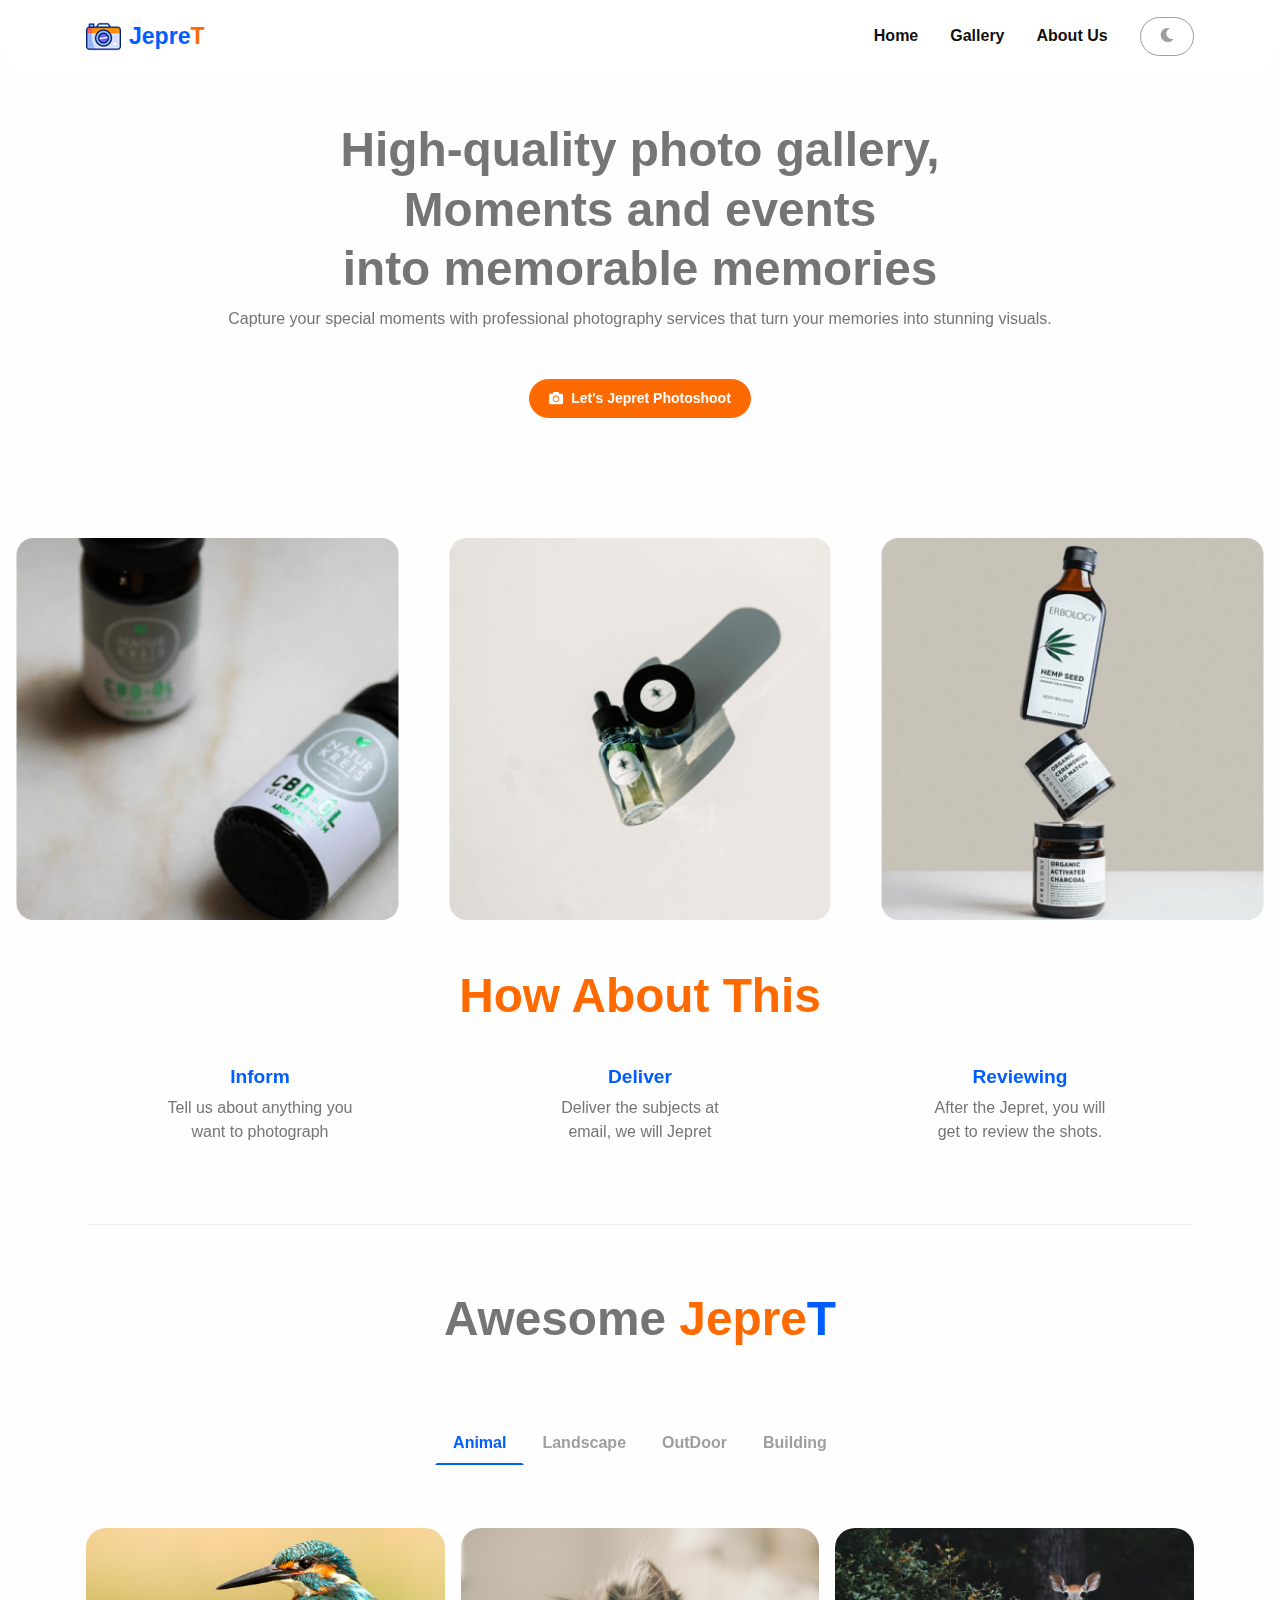
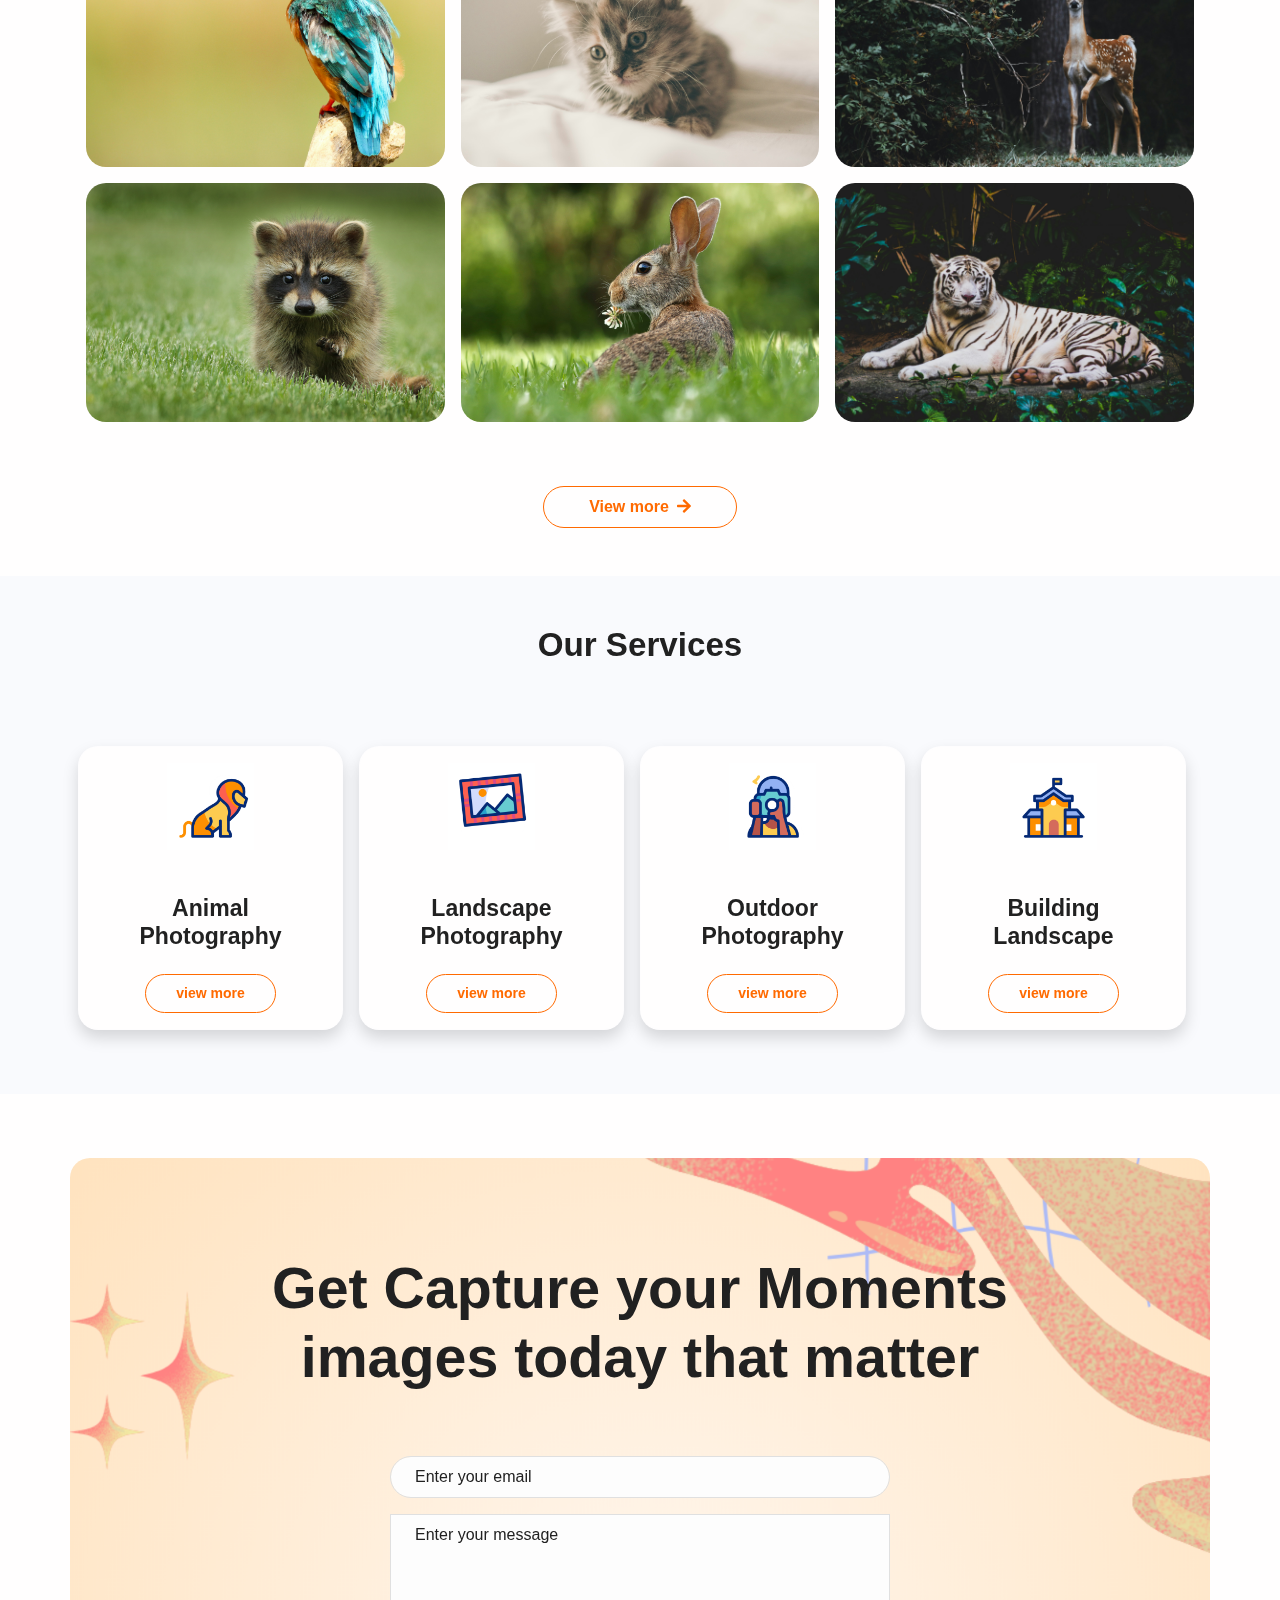
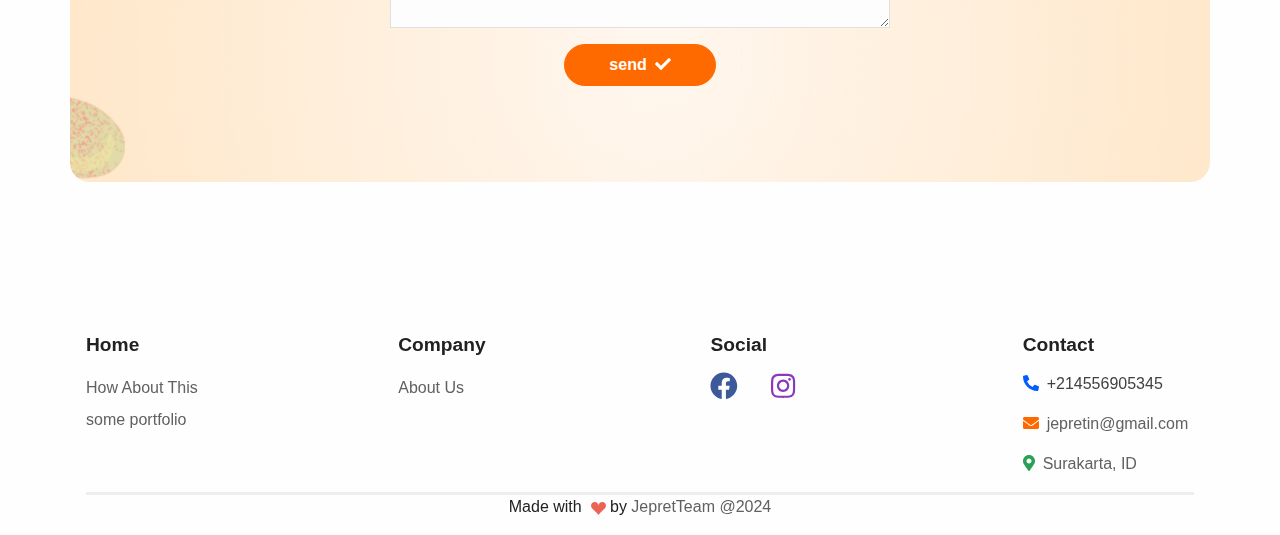
==== index.html @ 9efb7ebc "enhance(Index): add link" ====
<!DOCTYPE html>
<html lang="en-US" dir="ltr">
  <head>
    <meta charset="utf-8" />
    <meta http-equiv="X-UA-Compatible" content="IE=edge" />
    <meta name="viewport" content="width=device-width, initial-scale=1" />

    <!-- ===============================================-->
    <!--    Document Title-->
    <!-- ===============================================-->
    <title>Jepret - Gallery and Fotografy  </title>

    <!-- ===============================================-->
    <!--    Favicons-->
    <!-- ===============================================-->
    <link
      rel="icon"
      type="image/png"
      sizes="16x16"
      href="assets/img/favicons/ico-192x192.png"
    />
    <link
      rel="shortcut icon"
      type="image/x-icon"
      href="assets/img/favicons/ico.ico"
    />
    <link rel="stylesheet" href="https://cdnjs.cloudflare.com/ajax/libs/font-awesome/6.0.0-beta3/css/all.min.css">
    <meta
      name="msapplication-TileImage"
      content="assets/img/favicons/mstile-150x150.png"
    />
    <meta name="theme-color" content="#ffffff" />

    <!-- ===============================================-->
    <!--    Stylesheets-->
    <!-- ===============================================-->
    <link href="assets/css/theme.css" rel="stylesheet" />

    <link href="vendors/swiper/swiper-bundle.min.css" rel="stylesheet" />

    <style>
    /* Light Mode (Default) */
    body.light-mode {
      background-color: white;
      color: black;
    }
    .navbar-light-mode {
      background-color: white; /* Navbar light background */
      color: black;
      border-bottom-left-radius: 30px; /* Adjust radius as needed */
      border-bottom-right-radius: 30px; /* Adjust radius as needed */
    }

    body.light-mode .navbar {
      background-color: white;
      color: black;
    }

    body.light-mode .navbar .nav-link {
      color: black;
    }

    .navbar-dark-mode {
      background-color: #222; /* Navbar dark background */
      color: white;
      border-bottom-left-radius: 30px; /* Adjust radius as needed */
      border-bottom-right-radius: 30px; /* Adjust radius as needed */
    }

    body.light-mode .navbar .nav-link:hover {
      color: #ffc107;
    }

    /* Dark Mode */
    body.dark-mode {
      background-color: #121212;
      color: white;
    }

    body.dark-mode .navbar {
      background-color: #222;
      color: white;
    }

    body.dark-mode .navbar .nav-link {
      color: white;
    }

    body.dark-mode .navbar .nav-link:hover {
      color: #ffc107;
    }

    body.dark-mode .text-light {
      color: white; /* Ensure text is white in dark mode */
    }

    /* Header Styling */
    #header h1, #header p ,#howitworks h1 , #howitworks p ,#some h1 , #some p ,#footer h5 , #footer ul ,#footer li {
      color: inherit; /* Ensure header text inherits color from body */
    }

    /* Additional Styles */
    .carousel-control-prev-icon, .carousel-control-next-icon {
      filter: invert(1); /* Makes carousel controls visible in dark mode */
    }


    #loader {
      position: fixed;
      left: 0;
      top: 0;
      width: 100%;
      height: 100%;
      background-color: #f3f3f3; /* Warna background loader */
      display: flex;
      justify-content: center;
      align-items: center;
      z-index: 9999;
    }

    #loader::before {
      content: "";
      width: 50px;
      height: 50px;
      border: 5px solid #3498db;
      border-top-color: transparent;
      border-radius: 50%;
      animation: spin 1s linear infinite;
    }

    @keyframes spin {
      from {
        transform: rotate(0deg);
      }
      to {
        transform: rotate(360deg);
      }
    }


    </style>
    
  </head>

  <body data-bs-spy="scroll" data-bs-target="#navbar">
    <div id="loader"></div>
    <!-- ===============================================-->
    <!--    Main Content-->
    <!-- ===============================================-->
    <main class="main" id="top">
      <!-- navbar -->
      <nav
        class="navbar navbar-expand-lg navbar-light fixed-top py-3 d-block navbar-light-mode"
        data-navbar-on-scroll="data-navbar-on-scroll"
      >
        <div class="container">
          <a class="navbar-brand d-inline-flex" href="index.html">
            <img class="card-img" src="assets/img/favicons/ico-35x35.png" alt="..." />
            <span class="fs-2 fw-bold text-primary ms-2">
              Jepre<span class="text-warning">T</span>
            </span>
          </a>
          <button
            class="navbar-toggler collapsed"
            type="button"
            data-bs-toggle="collapse"
            data-bs-target="#navbarSupportedContent"
            aria-controls="navbarSupportedContent"
            aria-expanded="false"
            aria-label="Toggle navigation"
          >
            <span class="navbar-toggler-icon"></span>
          </button>
          <div
            class="collapse navbar-collapse border-top border-lg-0 mt-4 mt-lg-0"
            id="navbarSupportedContent"
          >
            <ul class="navbar-nav ms-auto mb-2 mb-lg-0">
              <li class="nav-item px-2">
                <a class="nav-link fw-bold" aria-current="page" href="index.html"
                  >Home</a
                >
              </li>
              <li class="nav-item px-2">
                <a class="nav-link fw-bold" href="portofolio.html">Gallery</a>
              </li>
              <li class="nav-item px-2">
                <a class="nav-link fw-bold" href="about.html">About Us</a>
              </li>
            </ul>
               <!-- Toggle Button for Dark/Light Mode -->
            <button class="btn btn-sm btn-outline-secondary ms-3 rounded-pill" onclick="toggleMode()">
              <i class="fas fa-sun d-none" id="light-icon"></i>
              <i class="fas fa-moon d-inline" id="dark-icon"></i>
            </button>
          </div>
        </div>
      </nav>
      <!-- end navbar -->
      <section class="py-0" id="header">
        <div class="container">
          <div class="row align-items-center min-vh-75 min-vh-md-50">
            <!-- Left Column for Text -->
            <div class="text-center text-md-center py-8">
              <h1 class="lh-sm fs-lg-6 fs-xxl-7">
                High-quality photo gallery, <br />Moments and events <br />into memorable memories
              </h1>
              <p class="text-700">
                Capture your special moments with professional photography services that turn your memories into stunning visuals.
              </p>
              <div class="mt-5">
                <a class="btn btn-sm btn-warning rounded-pill" href="#getstarted">
                  <i class="fas fa-camera me-2"></i>Let's Jepret Photoshoot
                </a>
              </div>
            </div>
            
          </div>
        </div>

        <!-- Gallery Section -->
        <div class="container-fluid">
          <div class="row gx-2">
            <div class="col-12">
              <div class="swiper-container pb-4 overflow-hidden" data-pagination-target="pagination1">
                <div class="swiper-wrapper">
                  <div class="swiper-slide h-auto">
                    <img class="w-100" src="assets/img/gallery/product-1.png" alt="products" />
                  </div>
                  <div class="swiper-slide h-auto">
                    <img class="w-100" src="assets/img/gallery/product-2.png" alt="products" />
                  </div>
                  <div class="swiper-slide h-auto">
                    <img class="w-100" src="assets/img/gallery/product-3.png" alt="products" />
                  </div>
                  <div class="swiper-slide h-auto">
                    <img class="w-100" src="assets/img/gallery/product-4.png" alt="products" />
                  </div>
                  <div class="swiper-slide h-auto">
                    <img class="w-100" src="assets/img/gallery/product-5.png" alt="products" />
                  </div>
                  <div class="swiper-slide h-auto">
                    <img class="w-100" src="assets/img/gallery/product-1.png" alt="products" />
                  </div>
                  <div class="swiper-slide h-auto">
                    <img class="w-100" src="assets/img/gallery/product-2.png" alt="products" />
                  </div>
                  <div class="swiper-slide h-auto">
                    <img class="w-100" src="assets/img/gallery/product-3.png" alt="products" />
                  </div>
                  <div class="swiper-slide h-auto">
                    <img class="w-100" src="assets/img/gallery/product-4.png" alt="products" />
                  </div>
                  <div class="swiper-slide h-auto">
                    <img class="w-100" src="assets/img/gallery/product-5.png" alt="products" />
                  </div>
                </div>
              </div>
            </div>
          </div>
        </div>
      </section>

      <!-- ============================================-->
      <!-- <section> begin ============================-->
      <section class="py-0 mt-3" id="howitworks">
        <div class="container">
          <div class="row">
            <div class="col-12">
              <h1 class="text-center lh-sm fs-lg-6 fs-xxl-7">
               <span class="text-warning">How About This</span>
              </h1>
            </div>
          </div>
          <div class="row mt-3">
            <div class="col-12 col-md-4 d-flex flex-column align-items-center">
              <h5 class="text-primary text-center mt-3">
                Inform 
              </h5>
              <p class="text-center mx-xl-7">
                Tell us about anything you want to photograph
              </p>
            </div>
            <div class="col-12 col-md-4 d-flex flex-column align-items-center">
              <h5 class="text-primary text-center mt-3">
                Deliver 
              </h5>
              <p class="text-center mx-xl-7">
               Deliver the subjects at email, we will Jepret
              </p>
            </div>
            <div class="col-12 col-md-4 d-flex flex-column align-items-center">
              <h5 class="text-primary text-center mt-3">Reviewing</h5>
              <p class="text-center mx-xl-7">
                After the Jepret, you will get to review the shots.
              </p>
            </div>
          </div>
          <hr class="mt-6" />
        </div>
        <!-- end of .container-->
      </section>
      <!-- <section> close ============================-->
      <!-- ============================================-->
      
      <!-- ============================================-->
      <!-- <section> begin ============================-->
      <section class="py-5" id="some">
        <div class="container">
          <div class="row h-100">
            <div class="col-lg-7 mx-auto text-center mb-6">
              <h1 class="text-center lh-sm fs-lg-6 fs-xxl-7">
                Awesome <span class="text-warning">Jepre</span><span class="text-primary">T</span>
              </h1>
            </div>
            <div class="col-12">
              <nav></nav>
              <div
                class="nav nav-tabs clickr-tabs mb-6 justify-content-center"
                id="nav-tab"
                role="tablist"
              >
                <button
                  class="nav-link active"
                  id="nav-animal-tab"
                  data-bs-toggle="tab"
                  data-bs-target="#nav-animal"
                  type="button"
                  role="tab"
                  aria-controls="nav-animal"
                  aria-selected="true"
                >
                  Animal
                </button>
                <button
                  class="nav-link"
                  id="nav-landscape-tab"
                  data-bs-toggle="tab"
                  data-bs-target="#nav-landscape"
                  type="button"
                  role="tab"
                  aria-controls="nav-landscape"
                  aria-selected="false"
                >
                  Landscape
                </button>
                <button
                  class="nav-link"
                  id="nav-outdoor-tab"
                  data-bs-toggle="tab"
                  data-bs-target="#nav-outdoor"
                  type="button"
                  role="tab"
                  aria-controls="nav-outdoor"
                  aria-selected="false"
                >
                  OutDoor
                </button>
                <button
                  class="nav-link"
                  id="nav-building-tab"
                  data-bs-toggle="tab"
                  data-bs-target="#nav-building"
                  type="button"
                  role="tab"
                  aria-controls="nav-building"
                  aria-selected="false"
                >
                  Building
                </button>
              </div>
            </div>
            <div class="tab-content" id="nav-tabContent">
              <div
                class="tab-pane fade show active"
                id="nav-animal"
                role="tabpanel"
                aria-labelledby="nav-food-tab"
              >
                <div class="row gx-3">
                  <div class="col-sm-6 col-md-4 mb-3 h-100">
                    <div class="card card-span h-100 text-white">
                      <img
                        class="rounded-3 h-100"
                        src="assets/img/gallery/animal/1.jpg"
                        alt="..."
                      /><a class="stretched-link" href="#!"></a>
                    </div>
                  </div>
                  <div class="col-sm-6 col-md-4 mb-3 h-100">
                    <div class="card card-span h-100 text-white">
                      <img
                        class="rounded-3 h-100"
                        src="assets/img/gallery/animal/2.jpg"
                        alt="..."
                      /><a class="stretched-link" href="#!"></a>
                    </div>
                  </div>
                  <div class="col-sm-6 col-md-4 mb-3 h-100">
                    <div class="card card-span h-100 text-white">
                      <img
                        class="rounded-3 h-100"
                        src="assets/img/gallery/animal/11.jpg"
                        alt="..."
                      /><a class="stretched-link" href="#!"></a>
                    </div>
                  </div>
                  <div class="col-sm-6 col-md-4 mb-3 h-100">
                    <div class="card card-span h-100 text-white">
                      <img
                        class="rounded-3 h-100"
                        src="assets/img/gallery/animal/4.jpg"
                        alt="..."
                      /><a class="stretched-link" href="#!"></a>
                    </div>
                  </div>
                  <div class="col-sm-6 col-md-4 mb-3 h-100">
                    <div class="card card-span h-100 text-white">
                      <img
                        class="rounded-3 h-100"
                        src="assets/img/gallery/animal/5.jpg"
                        alt="..."
                      /><a class="stretched-link" href="#!"></a>
                    </div>
                  </div>
                  <div class="col-sm-6 col-md-4 mb-3 h-100">
                    <div class="card card-span h-100 text-white">
                      <img
                        class="rounded-3 h-100"
                        src="assets/img/gallery/animal/12.jpg"
                        alt="..."
                      /><a class="stretched-link" href="#!"></a>
                    </div>
                  </div>
                  <div class="col-12 d-flex justify-content-center mt-5">
                    <a
                      class="btn btn-lg btn-outline-warning rounded-pill"
                      href="#!"
                      >View more<i class="fas fa-arrow-right ms-2"></i
                    ></a>
                  </div>
                </div>
              </div>
              <div
                class="tab-pane fade"
                id="nav-landscape"
                role="tabpanel"
                aria-labelledby="nav-shoes-tab"
              >
                <div class="row gx-3">
                  <div class="col-sm-6 col-md-4 mb-3 h-100">
                    <div class="card card-span h-100 text-white">
                      <img
                        class="rounded-3 h-100"
                        src="assets/img/gallery/landscape/1.jpg"
                        alt="..."
                      /><a class="stretched-link" href="#!"></a>
                    </div>
                  </div>
                  <div class="col-sm-6 col-md-4 mb-3 h-100">
                    <div class="card card-span h-100 text-white">
                      <img
                        class="rounded-3 h-100"
                        src="assets/img/gallery/landscape/10.jpg"
                        alt="..."
                      /><a class="stretched-link" href="#!"></a>
                    </div>
                  </div>
                  <div class="col-sm-6 col-md-4 mb-3 h-100">
                    <div class="card card-span h-100 text-white">
                      <img
                        class="rounded-3 h-100"
                        src="assets/img/gallery/landscape/9.jpg"
                        alt="..."
                      /><a class="stretched-link" href="#!"></a>
                    </div>
                  </div>
                  <div class="col-sm-6 col-md-4 mb-3 h-100">
                    <div class="card card-span h-100 text-white">
                      <img
                        class="rounded-3 h-100"
                        src="assets/img/gallery/landscape/4.jpg"
                        alt="..."
                      /><a class="stretched-link" href="#!"></a>
                    </div>
                  </div>
                  <div class="col-sm-6 col-md-4 mb-3 h-100">
                    <div class="card card-span h-100 text-white">
                      <img
                        class="rounded-3 h-100"
                        src="assets/img/gallery/landscape/5.jpg"
                        alt="..."
                      /><a class="stretched-link" href="#!"></a>
                    </div>
                  </div>
                  <div class="col-sm-6 col-md-4 mb-3 h-100">
                    <div class="card card-span h-100 text-white">
                      <img
                        class="rounded-3 h-100"
                        src="assets/img/gallery/landscape/6.jpg"
                        alt="..."
                      /><a class="stretched-link" href="#!"></a>
                    </div>
                  </div>
                  <div class="col-12 d-flex justify-content-center mt-5">
                    <a
                      class="btn btn-lg btn-outline-warning rounded-pill"
                      href="#!"
                      >View more<i class="fas fa-arrow-right ms-2"></i
                    ></a>
                  </div>
                </div>
              </div>
              <div
                class="tab-pane fade"
                id="nav-outdoor"
                role="tabpanel"
                aria-labelledby="nav-watches-tab"
              >
                <div class="row gx-3">
                  <div class="col-sm-6 col-md-4 mb-3 h-100">
                    <div class="card card-span h-100 text-white">
                      <img
                        class="rounded-3 h-100"
                        src="assets/img/gallery/outdoor/1.jpg"
                        alt="..."
                      /><a class="stretched-link" href="#!"></a>
                    </div>
                  </div>
                  <div class="col-sm-6 col-md-4 mb-3 h-100">
                    <div class="card card-span h-100 text-white">
                      <img
                        class="rounded-3 h-100"
                        src="assets/img/gallery/outdoor/9.jpg"
                        alt="..."
                      /><a class="stretched-link" href="#!"></a>
                    </div>
                  </div>
                  <div class="col-sm-6 col-md-4 mb-3 h-100">
                    <div class="card card-span h-100 text-white">
                      <img
                        class="rounded-3 h-100"
                        src="assets/img/gallery/outdoor/3.jpg"
                        alt="..."
                      /><a class="stretched-link" href="#!"></a>
                    </div>
                  </div>
                  <div class="col-sm-6 col-md-4 mb-3 h-100">
                    <div class="card card-span h-100 text-white">
                      <img
                        class="rounded-3 h-100"
                        src="assets/img/gallery/outdoor/8.jpg"
                        alt="..."
                      /><a class="stretched-link" href="#!"></a>
                    </div>
                  </div>
                  <div class="col-sm-6 col-md-4 mb-3 h-100">
                    <div class="card card-span h-100 text-white">
                      <img
                        class="rounded-3 h-100"
                        src="assets/img/gallery/outdoor/4.jpg"
                        alt="..."
                      /><a class="stretched-link" href="#!"></a>
                    </div>
                  </div>
                  <div class="col-sm-6 col-md-4 mb-3 h-100">
                    <div class="card card-span h-100 text-white">
                      <img
                        class="rounded-3 h-100"
                        src="assets/img/gallery/outdoor/6.jpg"
                        alt="..."
                      /><a class="stretched-link" href="#!"></a>
                    </div>
                  </div>
                  <div class="col-12 d-flex justify-content-center mt-5">
                    <a
                      class="btn btn-lg btn-outline-warning rounded-pill"
                      href="#!"
                      >View more<i class="fas fa-arrow-right ms-2"></i
                    ></a>
                  </div>
                </div>
              </div>
              <div
                class="tab-pane fade"
                id="nav-building"
                role="tabpanel"
                aria-labelledby="nav-cosmetics-tab"
              >
                <div class="row gx-3">
                  <div class="col-sm-6 col-md-4 mb-3 h-100">
                    <div class="card card-span h-100 text-white">
                      <img
                        class="rounded-3 h-100"
                        src="assets/img/gallery/building/1.jpg"
                        alt="..."
                      /><a class="stretched-link" href="#!"></a>
                    </div>
                  </div>
                  <div class="col-sm-6 col-md-4 mb-3 h-100">
                    <div class="card card-span h-100 text-white">
                      <img
                        class="rounded-3 h-100"
                        src="assets/img/gallery/building/2.jpg"
                        alt="..."
                      /><a class="stretched-link" href="#!"></a>
                    </div>
                  </div>
                  <div class="col-sm-6 col-md-4 mb-3 h-100">
                    <div class="card card-span h-100 text-white">
                      <img
                        class="rounded-3 h-100"
                        src="assets/img/gallery/building/3.jpg"
                        alt="..."
                      /><a class="stretched-link" href="#!"></a>
                    </div>
                  </div>
                  <div class="col-sm-6 col-md-4 mb-3 h-100">
                    <div class="card card-span h-100 text-white">
                      <img
                        class="rounded-3 h-100"
                        src="assets/img/gallery/building/4.jpg"
                        alt="..."
                      /><a class="stretched-link" href="#!"></a>
                    </div>
                  </div>
                  <div class="col-sm-6 col-md-4 mb-3 h-100">
                    <div class="card card-span h-100 text-white">
                      <img
                        class="rounded-3 h-100"
                        src="assets/img/gallery/building/8.jpg"
                        alt="..."
                      /><a class="stretched-link" href="#!"></a>
                    </div>
                  </div>
                  <div class="col-sm-6 col-md-4 mb-3 h-100">
                    <div class="card card-span h-100 text-white">
                      <img
                        class="rounded-3 h-100"
                        src="assets/img/gallery/building/6.jpg"
                        alt="..."
                      /><a class="stretched-link" href="#!"></a>
                    </div>
                  </div>
                  <div class="col-12 d-flex justify-content-center mt-5">
                    <a
                      class="btn btn-lg btn-outline-warning rounded-pill"
                      href="#!"
                      >View more<i class="fas fa-arrow-right ms-2"></i
                    ></a>
                  </div>
                </div>
              </div>
              <div
                class="tab-pane fade"
                id="nav-phone"
                role="tabpanel"
                aria-labelledby="nav-phone-tab"
              >
                <div class="row gx-3">
                  <div class="col-sm-6 col-md-4 mb-3 h-100">
                    <div class="card card-span h-100 text-white">
                      <img
                        class="rounded-3 h-100"
                        src="assets/img/gallery/phone-1.png"
                        alt="..."
                      /><a class="stretched-link" href="#!"></a>
                    </div>
                  </div>
                  <div class="col-sm-6 col-md-4 mb-3 h-100">
                    <div class="card card-span h-100 text-white">
                      <img
                        class="rounded-3 h-100"
                        src="assets/img/gallery/phone-2.png"
                        alt="..."
                      /><a class="stretched-link" href="#!"></a>
                    </div>
                  </div>
                  <div class="col-sm-6 col-md-4 mb-3 h-100">
                    <div class="card card-span h-100 text-white">
                      <img
                        class="rounded-3 h-100"
                        src="assets/img/gallery/phone-3.png"
                        alt="..."
                      /><a class="stretched-link" href="#!"></a>
                    </div>
                  </div>
                  <div class="col-sm-6 col-md-4 mb-3 h-100">
                    <div class="card card-span h-100 text-white">
                      <img
                        class="rounded-3 h-100"
                        src="assets/img/gallery/phone-4.png"
                        alt="..."
                      /><a class="stretched-link" href="#!"></a>
                    </div>
                  </div>
                  <div class="col-sm-6 col-md-4 mb-3 h-100">
                    <div class="card card-span h-100 text-white">
                      <img
                        class="rounded-3 h-100"
                        src="assets/img/gallery/phone-5.png"
                        alt="..."
                      /><a class="stretched-link" href="#!"></a>
                    </div>
                  </div>
                  <div class="col-sm-6 col-md-4 mb-3 h-100">
                    <div class="card card-span h-100 text-white">
                      <img
                        class="rounded-3 h-100"
                        src="assets/img/gallery/phone-6.png"
                        alt="..."
                      /><a class="stretched-link" href="#!"></a>
                    </div>
                  </div>
                  <div class="col-12 d-flex justify-content-center mt-5">
                    <a
                      class="btn btn-lg btn-outline-warning rounded-pill"
                      href="#!"
                      >View more<i class="fas fa-arrow-right ms-2"></i
                    ></a>
                  </div>
                </div>
              </div>
              <div
                class="tab-pane fade"
                id="nav-camera"
                role="tabpanel"
                aria-labelledby="nav-camera-tab"
              >
                <div class="row gx-3">
                  <div class="col-sm-6 col-md-4 mb-3 h-100">
                    <div class="card card-span h-100 text-white">
                      <img
                        class="rounded-3 h-100"
                        src="assets/img/gallery/camera-1.png"
                        alt="..."
                      /><a class="stretched-link" href="#!"></a>
                    </div>
                  </div>
                  <div class="col-sm-6 col-md-4 mb-3 h-100">
                    <div class="card card-span h-100 text-white">
                      <img
                        class="rounded-3 h-100"
                        src="assets/img/gallery/camera-2.png"
                        alt="..."
                      /><a class="stretched-link" href="#!"></a>
                    </div>
                  </div>
                  <div class="col-sm-6 col-md-4 mb-3 h-100">
                    <div class="card card-span h-100 text-white">
                      <img
                        class="rounded-3 h-100"
                        src="assets/img/gallery/camera-3.png"
                        alt="..."
                      /><a class="stretched-link" href="#!"></a>
                    </div>
                  </div>
                  <div class="col-sm-6 col-md-4 mb-3 h-100">
                    <div class="card card-span h-100 text-white">
                      <img
                        class="rounded-3 h-100"
                        src="assets/img/gallery/camera-4.png"
                        alt="..."
                      /><a class="stretched-link" href="#!"></a>
                    </div>
                  </div>
                  <div class="col-sm-6 col-md-4 mb-3 h-100">
                    <div class="card card-span h-100 text-white">
                      <img
                        class="rounded-3 h-100"
                        src="assets/img/gallery/camera-5.png"
                        alt="..."
                      /><a class="stretched-link" href="#!"></a>
                    </div>
                  </div>
                  <div class="col-sm-6 col-md-4 mb-3 h-100">
                    <div class="card card-span h-100 text-white">
                      <img
                        class="rounded-3 h-100"
                        src="assets/img/gallery/camera-6.png"
                        alt="..."
                      /><a class="stretched-link" href="#!"></a>
                    </div>
                  </div>
                  <div class="col-12 d-flex justify-content-center mt-5">
                    <a
                      class="btn btn-lg btn-outline-warning rounded-pill"
                      href="#!"
                      >View more<i class="fas fa-arrow-right ms-2"></i
                    ></a>
                  </div>
                </div>
              </div>
            </div>
          </div>
        </div>
      </section>

      <!-- ============================================-->
      <!-- <section> begin ============================-->
      <section class="bg-light py-5" id="services">
        <div class="container">
          <div class="row">
            <h1 class="text-center lh-sm mb-5 fs-lg-4 fs-xxl-7">
              Our Services
            </h1>
            <div class="row row-cols-2 row-cols-lg-4 g-2 g-lg-3">
              <div class="col">
                <div
                  class="card shadow mb-3 hover-top-shadow rounded-3 py-3 bg-soft-white"
                >
                  <div class="row g-0 flex-center">
                    <div class="col-md-5 col-lg-4 order-0 mb-md-4">
                      <img
                        class="text-center w-100"
                        src="assets/img/icons/animal.gif"
                        alt="..."
                      />
                    </div>
                    <h4 class="text-center fw-bold px-3 mt-3">
                      Animal <br> Photography
                    </h4>
                    <a
                      class="btn btn-sm w-50 btn-outline-warning rounded-pill mx-auto mt-3"
                      href="#!"
                      >view more</i
                    ></a>
                  </div>
                </div>
              </div>
              <div class="col">
                <div
                  class="card shadow mb-3 hover-top-shadow rounded-3 py-3 bg-soft-white"
                >
                  <div class="row g-0 flex-center">
                    <div class="col-md-5 col-lg-4 order-0 mb-md-4">
                      <img
                        class="text-center w-100"
                        src="assets/img/icons/landscape.gif"
                        alt="..."
                      />
                    </div>
                    <h4 class="text-center fw-bold px-3 mt-3">
                      Landscape Photography
                    </h4>
                    <a
                      class="btn btn-sm w-50 btn-outline-warning rounded-pill mx-auto mt-3"
                      href="#!"
                      >view more</i
                    ></a>
                  </div>
                </div>
              </div>
              <div class="col">
                <div
                  class="card shadow mb-3 hover-top-shadow rounded-3 py-3 bg-soft-white"
                >
                  <div class="row g-0 flex-center">
                    <div class="col-md-5 col-lg-4 order-0 mb-md-4">
                      <img
                        class="text-center w-100"
                        src="assets/img/icons/outdoor.gif"
                        alt="..."
                      />
                    </div>
                    <h4 class="text-center fw-bold px-3 mt-3">
                      Outdoor Photography
                    </h4>
                    <a
                      class="btn btn-sm w-50 btn-outline-warning rounded-pill mx-auto mt-3"
                      href="#!"
                      >view more</i
                    ></a>
                  </div>
                </div>
              </div>
              <div class="col">
                <div
                  class="card shadow mb-3 hover-top-shadow rounded-3 py-3 bg-soft-white"
                >
                  <div class="row g-0 flex-center">
                    <div class="col-md-5 col-lg-4 order-0 mb-md-4">
                      <img
                        class="text-center w-100"
                        src="assets/img/icons/building.gif"
                        alt="..."
                      />
                    </div>
                    <h4 class="text-center fw-bold px-3 mt-3">
                      Building <br>Landscape
                    </h4>
                    <a
                      class="btn btn-sm w-50 btn-outline-warning rounded-pill mx-auto mt-3"
                      href="#!"
                      >view more</i
                    ></a>
                  </div>
                </div>
              </div>
            </div>
          </div>
        </div>
        <!-- end of .container-->
      </section>
      <!-- <section> close ============================-->
      <!-- ============================================-->

      <!-- ============================================-->
      <!-- <section> begin ============================-->
      <section id="getstarted" class="py-6">
        <div class="container">
          <div
            class="bg-holder z-index--1 rounded-3"
            style="
              background-image: url(assets/img/gallery/bg.png);
              background-position: center;
              background-size: cover;
            "
          ></div>
          <!--/.bg-holder-->

          <div class="row flex-center py-5">
            <div class="col-xxl-9 py-5 text-center">
              <h1 class="fw-bold mb-6 fs-lg-7">
                Get Capture your Moments<br />images today that matter
              </h1>
              <!-- Email Form -->
              <form id="emailForm" class="d-flex flex-column align-items-center">
                <input
                  type="email"
                  class="form-control mb-3 rounded-pill"
                  placeholder="Enter your email"
                  id="emailInput"
                  required
                  style="max-width: 500px;"
                />
                <textarea
                  class="form-control mb-3 rounded"
                  placeholder="Enter your message"
                  id="messageInput"
                  rows="4"
                  required
                  style="max-width: 500px;"
                ></textarea>
                <a class="btn btn-lg btn-warning rounded-pill" href="#" id="mailtoLink">
                  send<i class="fas fa-check ms-2"></i>
                </a>
              </form>
            </div>
          </div>
        </div>
        <!-- end of .container-->
      </section>
      <!-- <section> close ============================-->
      <!-- ============================================-->

      <script>
        // JavaScript to handle mailto link generation
        document.getElementById('mailtoLink').addEventListener('click', function () {
          var email = 'jepretin@gmail.com'; // Email tujuan
          var subject = 'New Message from Website JepreT';
          var emailInput = document.getElementById('emailInput').value;
          var messageInput = document.getElementById('messageInput').value;

          // Membuat URL mailto
          var mailtoLink = 'mailto:' + email 
                        + '?subject=' + encodeURIComponent(subject)
                        + '&body=' + encodeURIComponent('From: ' + emailInput + '\n\nMessage:\n' + messageInput);

          // Mengatur atribut href dengan mailto URL
          this.href = mailtoLink;
        });
      </script>

      <!-- ============================================-->
      <!-- footer begin ============================-->
      <section class="py-0 pt-7" id="footer">
        <div class="container">
          <div class="row justify-content-xl-between gx-3">
            <div class="col-6 col-md-4 col-lg-3 col-xl-2 mb-3">
              <h5 class="lh-lg fw-bold text-1000">Home</h5>
              <ul class="list-unstyled mb-md-4 mb-lg-0">
                <li class="lh-lg">
                  <a class="text-800 text-decoration-none" href="#howitswork"
                    >How About This</a
                  >
                </li>
                <li class="lh-lg">
                  <a class="text-800 text-decoration-none" href="#!"
                    >some portfolio</a
                  >
                </li>
              </ul>
            </div>
            <div class="col-6 col-md-4 col-lg-3 col-xl-2 mb-3">
              <h5 class="lh-lg fw-bold text-1000">Company</h5>
              <ul class="list-unstyled mb-md-4 mb-lg-0">
                <li class="lh-lg">
                  <a class="text-800 text-decoration-none" href="#!"
                    >About Us</a
                  >
                </li>
              </ul>
            </div>
            <div class="col-6 col-md-4 col-lg-3 col-xl-2 mb-3">
              <h5 class="lh-lg fw-bold text-1000">Social</h5>
              <ul class="list-unstyled mb-md-4 mb-lg-0">
                <li class="lh-lg">
                  <a class="text-800 text-decoration-none" href="#!"> <a href="#!"
                  ><i class="me-4 fab fa-facebook fs-3 text-facebook"></i></a
                ><a href="#!">
                  <i class="me-4 fab fa-instagram fs-3 text-instagram"></i
                ></a></a>
                </li>
              </ul>
            </div>
            <div class="col-sm-6 col-md-4 col-lg-3 col-xl-2">
              <h5 class="lh-lg fw-bold text-1000">Contact</h5>
              <p class="text-800">
                <i class="fas fa-phone-alt text-primary me-2"></i
                ><span class="text-900">+214556905345</span>
              </p>
              <p class="text-800">
                <i class="fas fa-envelope text-warning me-2"></i
                ><span class="text-800">jepretin@gmail.com</span>
              </p>
              <p class="text-800">
                <i class="fas fa-map-marker-alt text-success me-2"></i
                ><span class="text-800">Surakarta, ID </span>
              </p>
            </div>
          </div>
          <div class="border-bottom border-3"></div>
          <div class="row text-center">
              <p class="text-1000 text-center">
                Made with&nbsp;
                <svg
                  class="bi bi-suit-heart-fill"
                  xmlns="http://www.w3.org/2000/svg"
                  width="15"
                  height="15"
                  fill="#EB6453"
                  viewBox="0 0 16 16"
                >
                  <path
                    d="M4 1c2.21 0 4 1.755 4 3.92C8 2.755 9.79 1 12 1s4 1.755 4 3.92c0 3.263-3.234 4.414-7.608 9.608a.513.513 0 0 1-.784 0C3.234 9.334 0 8.183 0 4.92 0 2.755 1.79 1 4 1z"
                  ></path></svg
                >&nbsp;by&nbsp;<a
                  class="text-800"
                  href="#"
                  target="_blank"
                  >JepretTeam @2024
                </a>
              </p>
          </div>
        </div>
        <!-- end of .container-->
      </section>
      <!-- <section> close ============================-->
      <!-- ============================================-->
    </main>
    <!-- ===============================================-->
    <!--    End of Main Content-->
    <!-- ===============================================-->

    <!-- ===============================================-->
    <!--    JavaScripts-->
    <!-- ===============================================-->

    <script>
      window.onload = function() {
        // Sembunyikan loader
        document.getElementById('loader').style.display = 'none';
        // Tampilkan konten
        document.getElementById('content').style.display = 'block';
      };
    </script>

    <script src="vendors/@popperjs/popper.min.js"></script>
    <script src="vendors/bootstrap/bootstrap.min.js"></script>
    <script src="vendors/swiper/swiper-bundle.min.js"></script>
    <script src="vendors/fontawesome/all.min.js"></script>
    <script src="assets/js/theme.js"></script>
    <script>
    function toggleMode() {
      document.body.classList.toggle('dark-mode');
      document.body.classList.toggle('light-mode');
      document.getElementById('light-icon').classList.toggle('d-inline');
      document.getElementById('light-icon').classList.toggle('d-none');
      document.getElementById('dark-icon').classList.toggle('d-inline');
      document.getElementById('dark-icon').classList.toggle('d-none');
    }
    </script>
    
    <link
      href="https://fonts.googleapis.com/css2?family=PT+Serif:wght@400;700&amp;display=swap"
      rel="stylesheet"
    />
  </body>
</html>
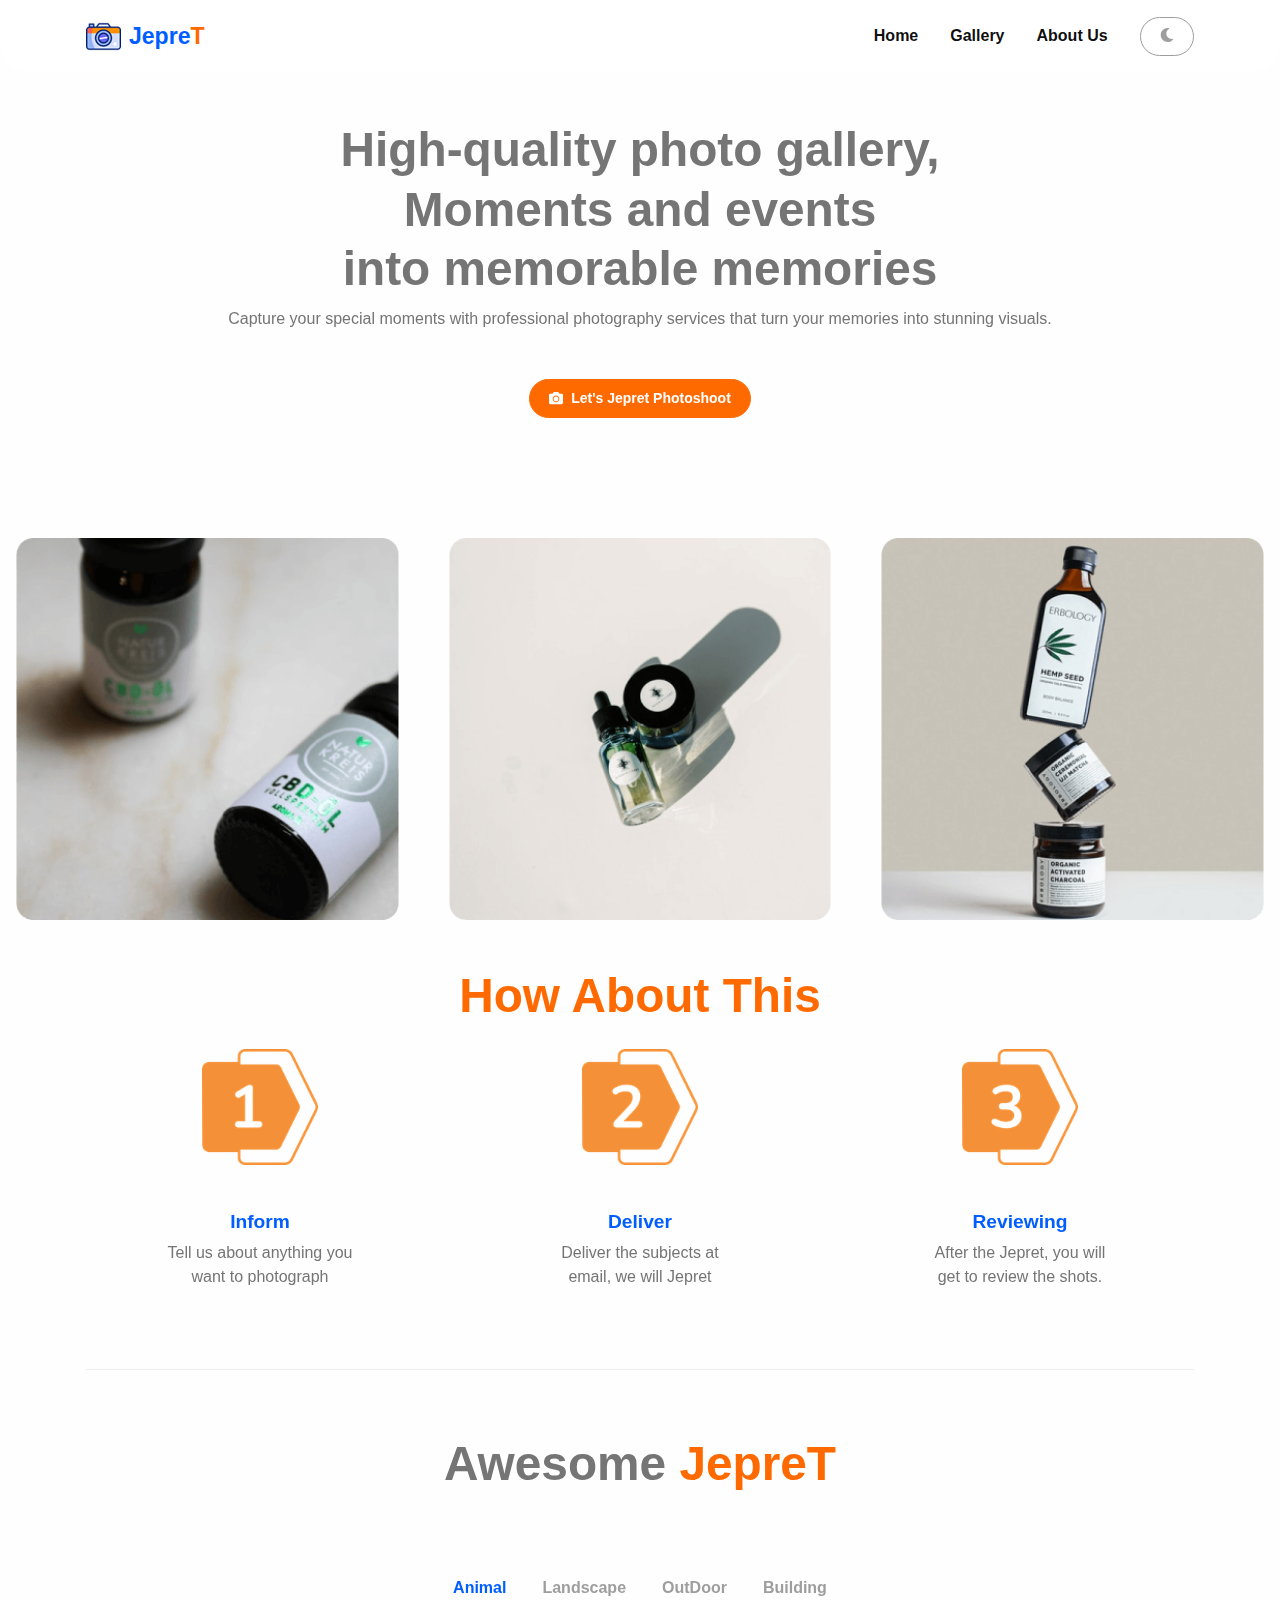
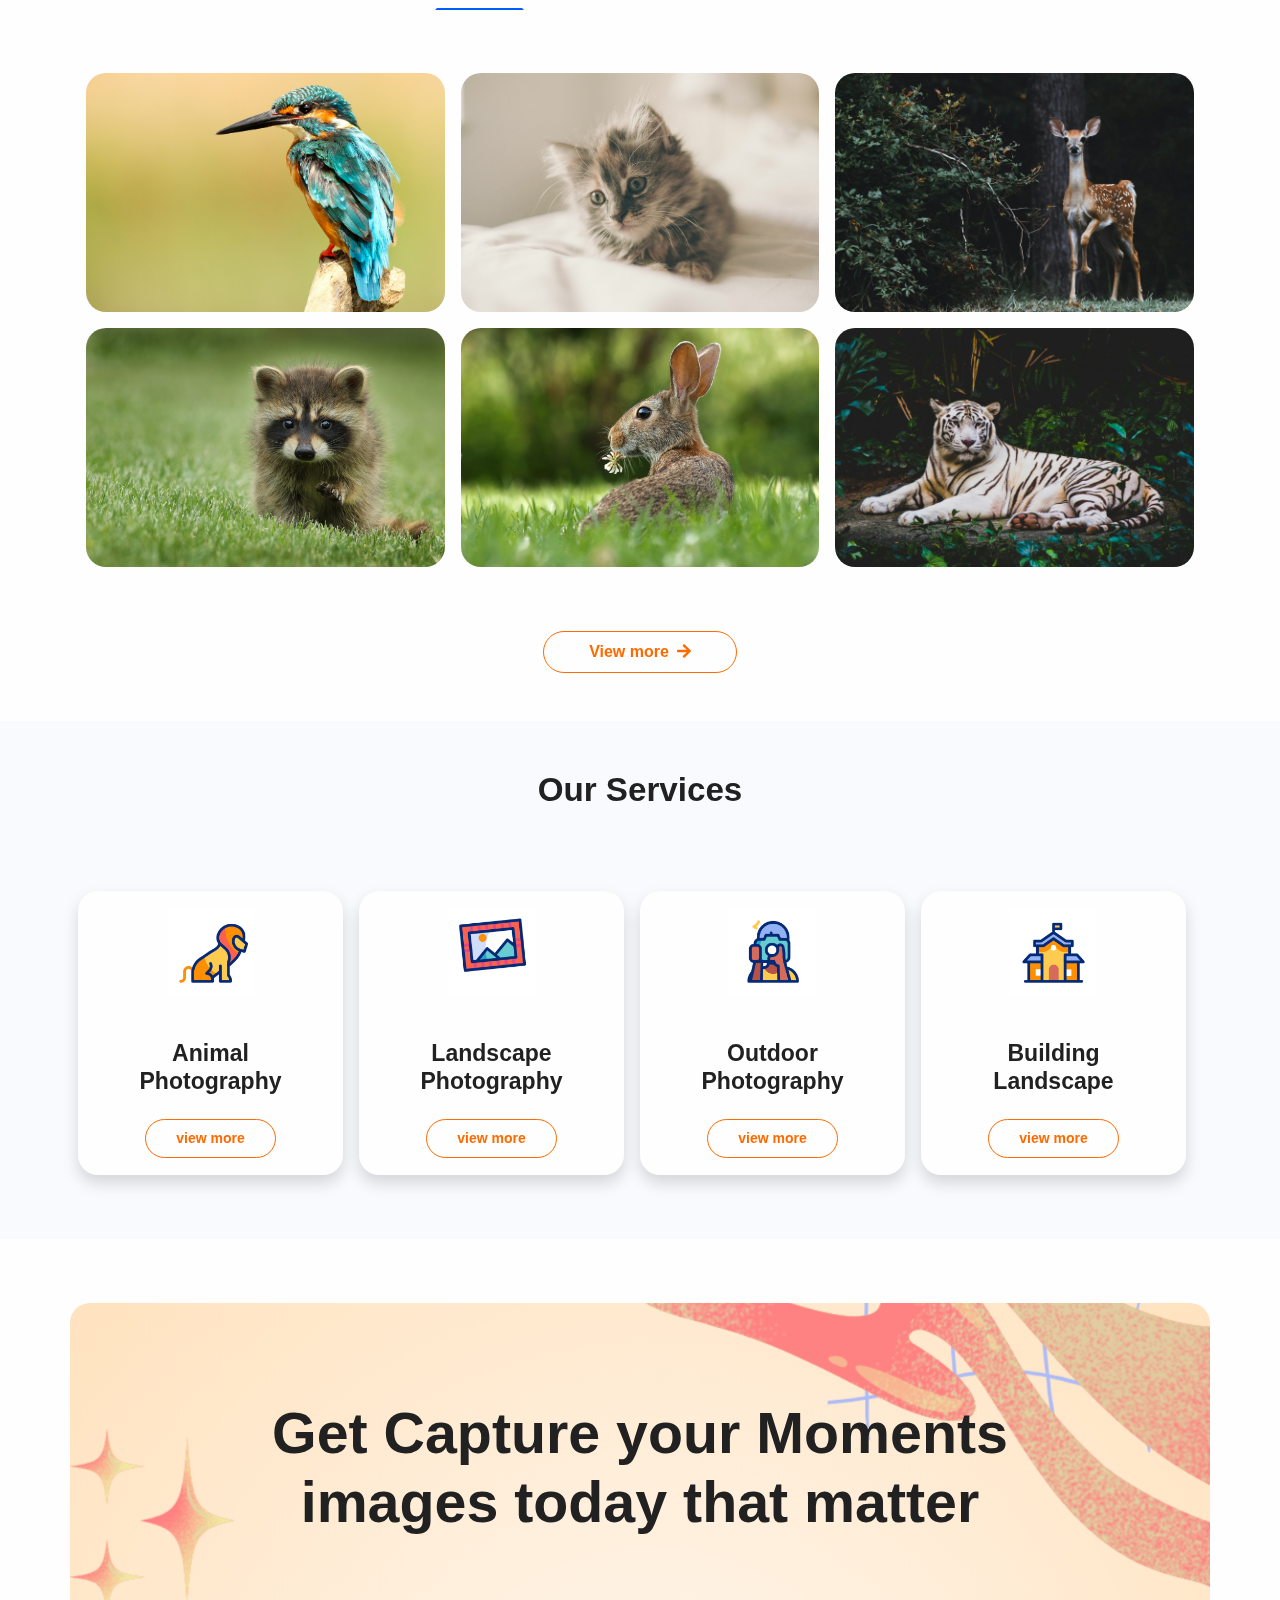
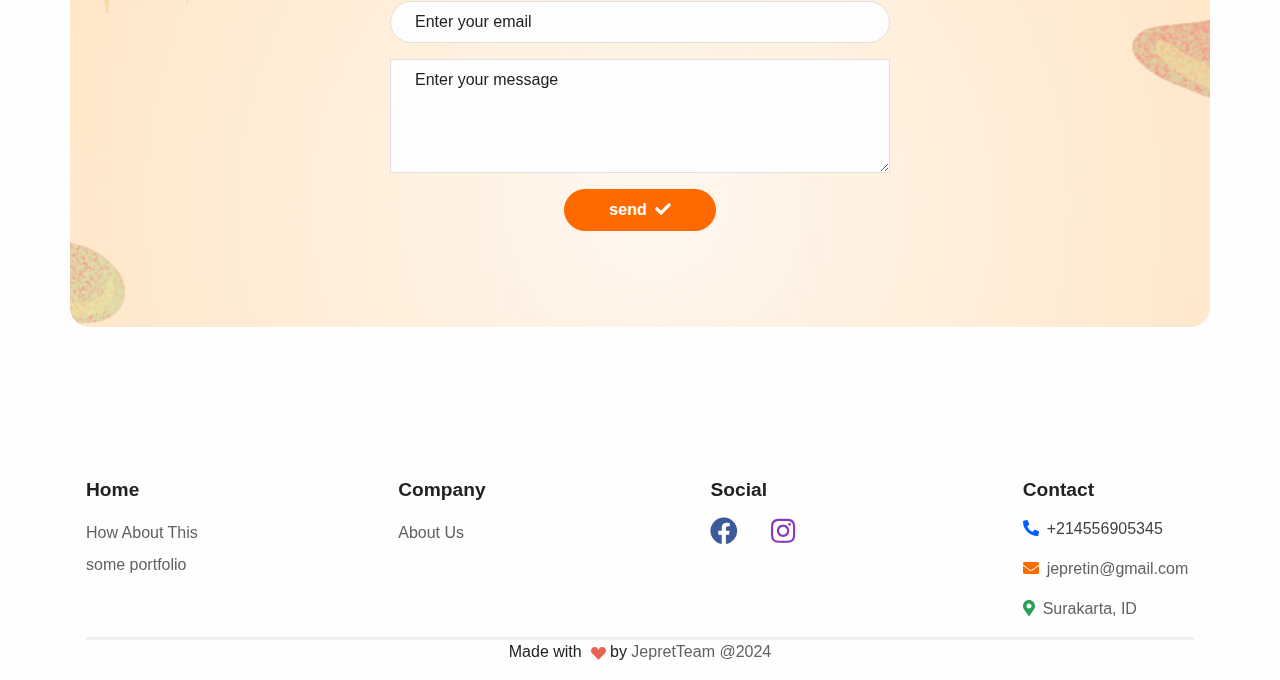
==== commit 0317cba4: "enhance(Index):update icons how about this" ====
--- a/index.html
+++ b/index.html
@@ -274,6 +274,13 @@
           </div>
           <div class="row mt-3">
             <div class="col-12 col-md-4 d-flex flex-column align-items-center">
+              <div class="col-md-5 col-lg-4 order-0 mb-md-4">
+                      <img
+                        class="text-center w-100"
+                        src="assets/img/icons/one.png"
+                        alt="..."
+                      />
+                </div>
               <h5 class="text-primary text-center mt-3">
                 Inform 
               </h5>
@@ -282,6 +289,13 @@
               </p>
             </div>
             <div class="col-12 col-md-4 d-flex flex-column align-items-center">
+              <div class="col-md-5 col-lg-4 order-0 mb-md-4">
+                      <img
+                        class="text-center w-100"
+                        src="assets/img/icons/two.png"
+                        alt="..."
+                      />
+              </div>
               <h5 class="text-primary text-center mt-3">
                 Deliver 
               </h5>
@@ -290,6 +304,13 @@
               </p>
             </div>
             <div class="col-12 col-md-4 d-flex flex-column align-items-center">
+              <div class="col-md-5 col-lg-4 order-0 mb-md-4">
+                      <img
+                        class="text-center w-100"
+                        src="assets/img/icons/three.png"
+                        alt="..."
+                      />
+              </div>
               <h5 class="text-primary text-center mt-3">Reviewing</h5>
               <p class="text-center mx-xl-7">
                 After the Jepret, you will get to review the shots.
@@ -310,7 +331,7 @@
           <div class="row h-100">
             <div class="col-lg-7 mx-auto text-center mb-6">
               <h1 class="text-center lh-sm fs-lg-6 fs-xxl-7">
-                Awesome <span class="text-warning">Jepre</span><span class="text-primary">T</span>
+                Awesome <span class="text-warning">JepreT</span>
               </h1>
             </div>
             <div class="col-12">
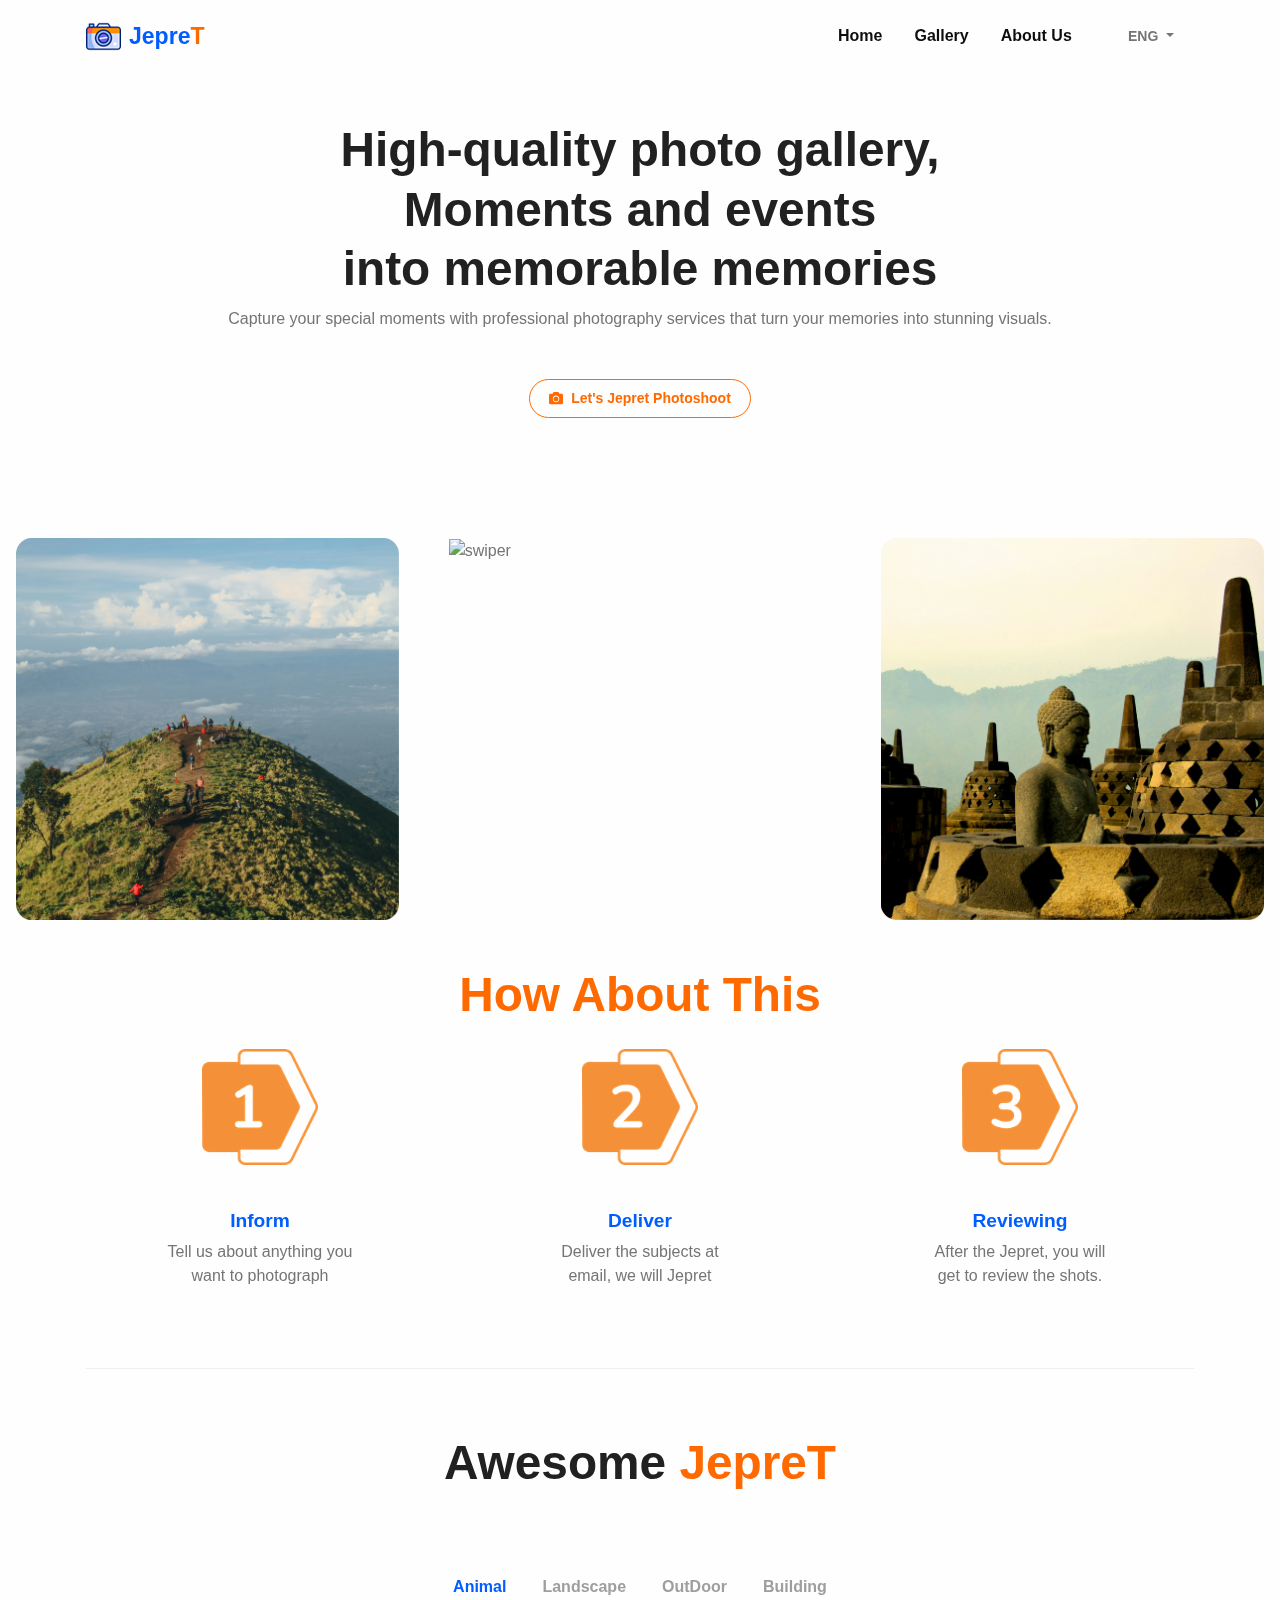
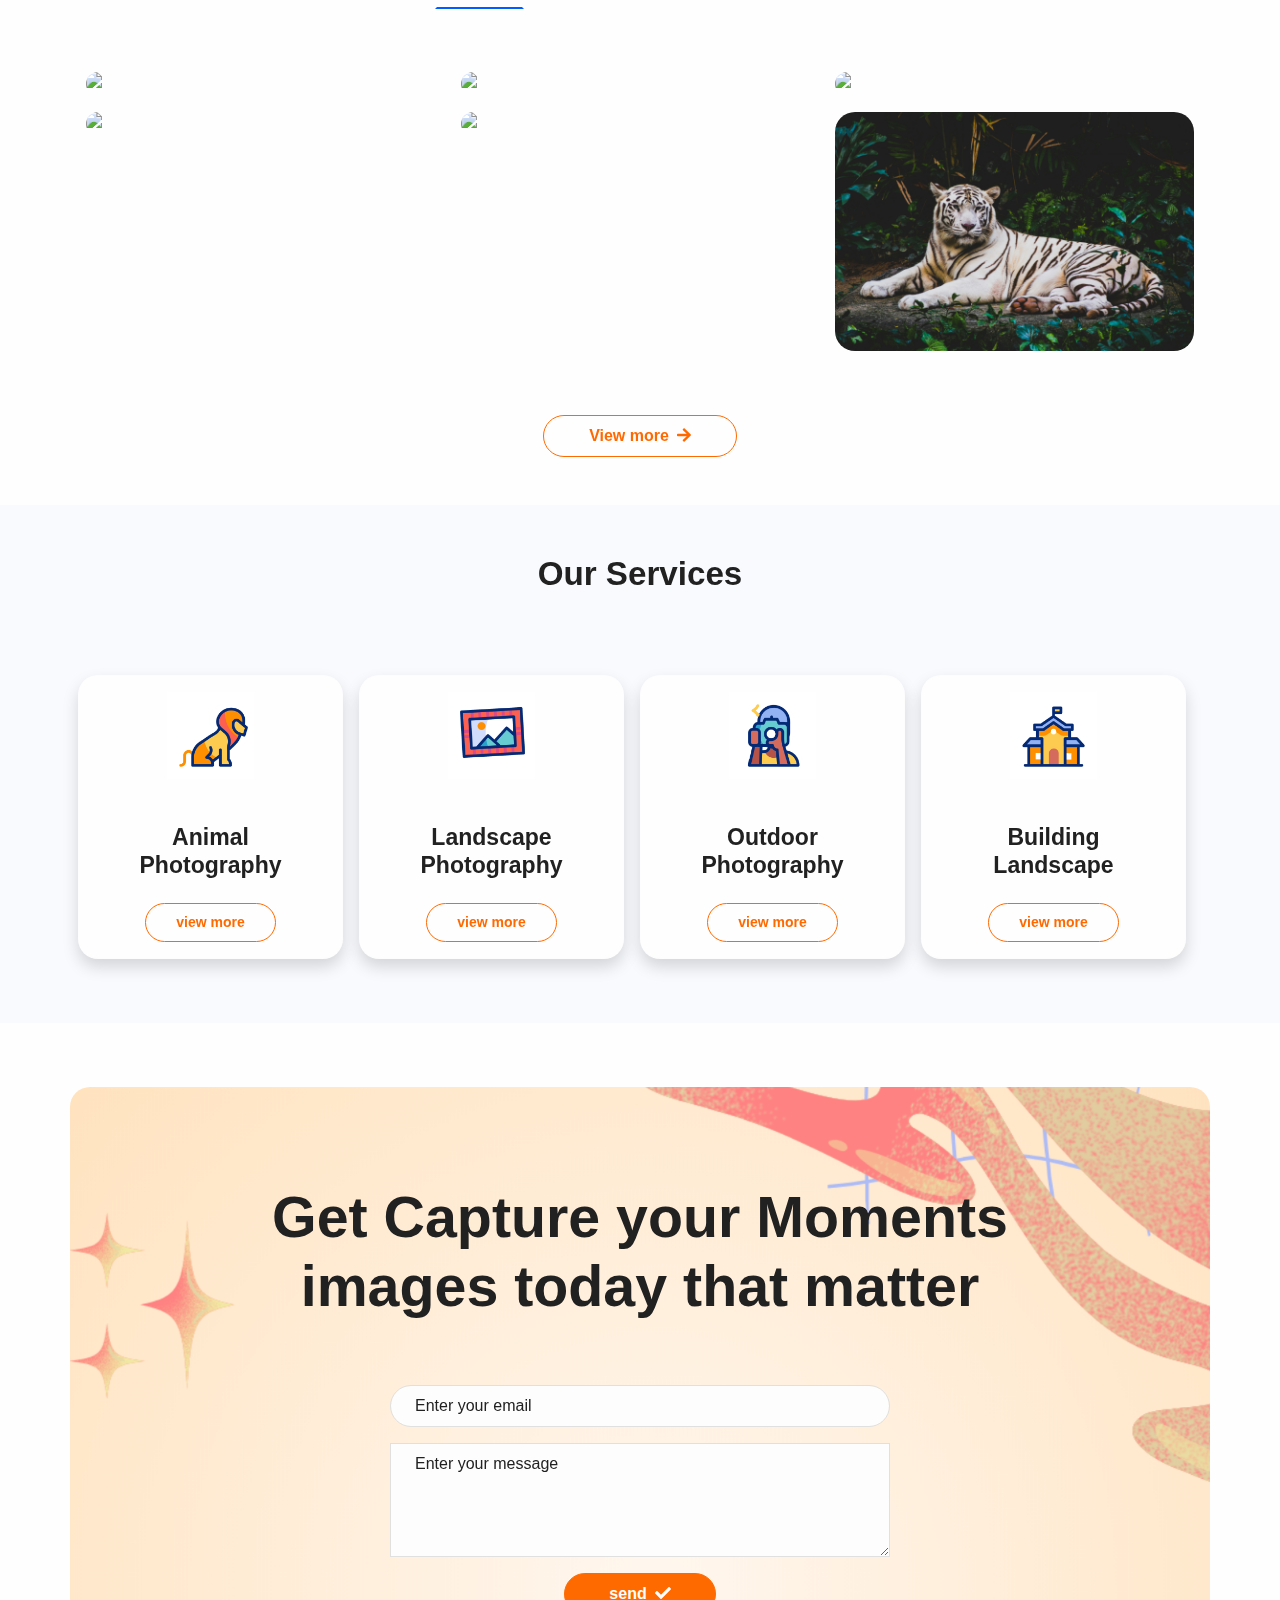
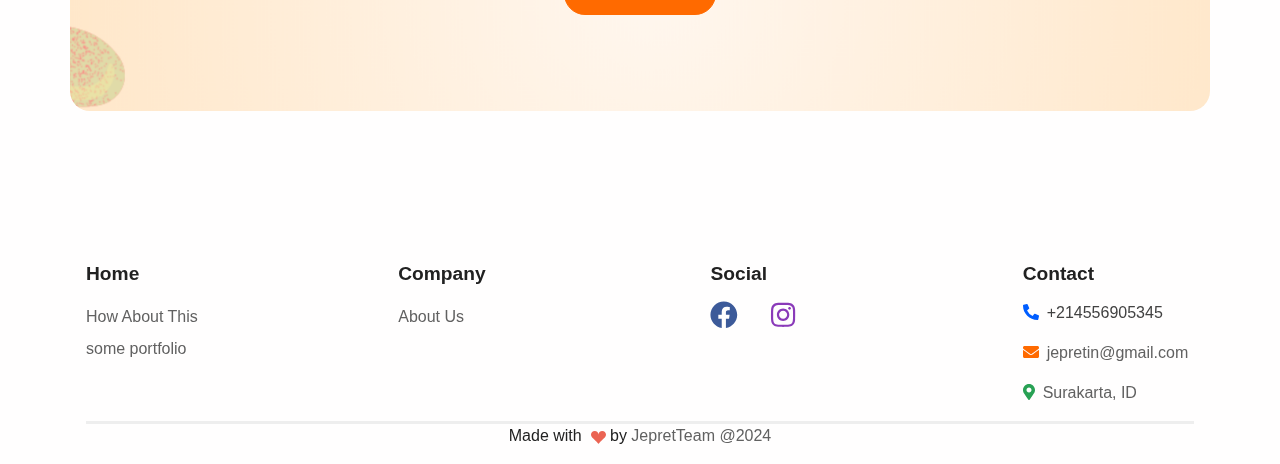
==== commit df338578: "enhance(Index): update swiper" ====
--- a/index.html
+++ b/index.html
@@ -38,65 +38,16 @@
 
     <link href="vendors/swiper/swiper-bundle.min.css" rel="stylesheet" />
 
+    <!-- Include Flag Icons CSS -->
+    <link href="https://cdnjs.cloudflare.com/ajax/libs/flag-icon-css/6.6.6/css/flag-icons.min.css" rel="stylesheet" />
+
+
     <style>
-    /* Light Mode (Default) */
-    body.light-mode {
-      background-color: white;
-      color: black;
-    }
-    .navbar-light-mode {
-      background-color: white; /* Navbar light background */
-      color: black;
-      border-bottom-left-radius: 30px; /* Adjust radius as needed */
-      border-bottom-right-radius: 30px; /* Adjust radius as needed */
-    }
-
-    body.light-mode .navbar {
-      background-color: white;
-      color: black;
-    }
-
-    body.light-mode .navbar .nav-link {
-      color: black;
-    }
-
-    .navbar-dark-mode {
-      background-color: #222; /* Navbar dark background */
+
+    .navbar {
       color: white;
       border-bottom-left-radius: 30px; /* Adjust radius as needed */
       border-bottom-right-radius: 30px; /* Adjust radius as needed */
-    }
-
-    body.light-mode .navbar .nav-link:hover {
-      color: #ffc107;
-    }
-
-    /* Dark Mode */
-    body.dark-mode {
-      background-color: #121212;
-      color: white;
-    }
-
-    body.dark-mode .navbar {
-      background-color: #222;
-      color: white;
-    }
-
-    body.dark-mode .navbar .nav-link {
-      color: white;
-    }
-
-    body.dark-mode .navbar .nav-link:hover {
-      color: #ffc107;
-    }
-
-    body.dark-mode .text-light {
-      color: white; /* Ensure text is white in dark mode */
-    }
-
-    /* Header Styling */
-    #header h1, #header p ,#howitworks h1 , #howitworks p ,#some h1 , #some p ,#footer h5 , #footer ul ,#footer li {
-      color: inherit; /* Ensure header text inherits color from body */
     }
 
     /* Additional Styles */
@@ -177,9 +128,7 @@
           >
             <ul class="navbar-nav ms-auto mb-2 mb-lg-0">
               <li class="nav-item px-2">
-                <a class="nav-link fw-bold" aria-current="page" href="index.html"
-                  >Home</a
-                >
+                <a class="nav-link fw-bold" aria-current="page" href="index.html">Home</a>
               </li>
               <li class="nav-item px-2">
                 <a class="nav-link fw-bold" href="portofolio.html">Gallery</a>
@@ -188,14 +137,35 @@
                 <a class="nav-link fw-bold" href="about.html">About Us</a>
               </li>
             </ul>
-               <!-- Toggle Button for Dark/Light Mode -->
-            <button class="btn btn-sm btn-outline-secondary ms-3 rounded-pill" onclick="toggleMode()">
-              <i class="fas fa-sun d-none" id="light-icon"></i>
-              <i class="fas fa-moon d-inline" id="dark-icon"></i>
-            </button>
+            <!-- Dropdown for Language Selection with Colored Flags -->
+            <div class="dropdown ms-3">
+              <button
+                class="btn btn-sm dropdown-toggle"
+                type="button"
+                id="languageDropdown"
+                data-bs-toggle="dropdown"
+                aria-expanded="false"
+              >
+                <span class="fi fi-us me-1"></span> ENG
+              </button>
+              <ul class="dropdown-menu" aria-labelledby="languageDropdown">
+                <li>
+                  <a class="dropdown-item" href="#">
+                    <span class="fi fi-id me-2"></span> ID
+                  </a>
+                </li>
+                <li>
+                  <a class="dropdown-item" href="#">
+                    <span class="fi fi-us me-2"></span> ENG
+                  </a>
+                </li>
+              </ul>
+            </div>
           </div>
         </div>
       </nav>
+
+
       <!-- end navbar -->
       <section class="py-0" id="header">
         <div class="container">
@@ -209,7 +179,7 @@
                 Capture your special moments with professional photography services that turn your memories into stunning visuals.
               </p>
               <div class="mt-5">
-                <a class="btn btn-sm btn-warning rounded-pill" href="#getstarted">
+                <a class="btn btn-sm border-warning text-warning rounded-pill" href="#getstarted">
                   <i class="fas fa-camera me-2"></i>Let's Jepret Photoshoot
                 </a>
               </div>
@@ -225,34 +195,34 @@
               <div class="swiper-container pb-4 overflow-hidden" data-pagination-target="pagination1">
                 <div class="swiper-wrapper">
                   <div class="swiper-slide h-auto">
-                    <img class="w-100" src="assets/img/gallery/product-1.png" alt="products" />
+                    <img class="w-100" src="assets/img/gallery/swiper/s-1.png" alt="swiper" />
                   </div>
                   <div class="swiper-slide h-auto">
-                    <img class="w-100" src="assets/img/gallery/product-2.png" alt="products" />
+                    <img class="w-100" src="assets/img/gallery/swiper/s-2.png" alt="swiper" />
                   </div>
                   <div class="swiper-slide h-auto">
-                    <img class="w-100" src="assets/img/gallery/product-3.png" alt="products" />
+                    <img class="w-100" src="assets/img/gallery/swiper/s-3.png" alt="swiper" />
                   </div>
                   <div class="swiper-slide h-auto">
-                    <img class="w-100" src="assets/img/gallery/product-4.png" alt="products" />
+                    <img class="w-100" src="assets/img/gallery/swiper/s-4.png" alt="swiper" />
                   </div>
                   <div class="swiper-slide h-auto">
-                    <img class="w-100" src="assets/img/gallery/product-5.png" alt="products" />
+                    <img class="w-100" src="assets/img/gallery/swiper/s-5.png" alt="swiper" />
                   </div>
                   <div class="swiper-slide h-auto">
-                    <img class="w-100" src="assets/img/gallery/product-1.png" alt="products" />
+                    <img class="w-100" src="assets/img/gallery/swiper/s-1.png" alt="swiper" />
                   </div>
                   <div class="swiper-slide h-auto">
-                    <img class="w-100" src="assets/img/gallery/product-2.png" alt="products" />
+                    <img class="w-100" src="assets/img/gallery/swiper/s-2.png" alt="swiper" />
                   </div>
                   <div class="swiper-slide h-auto">
-                    <img class="w-100" src="assets/img/gallery/product-3.png" alt="products" />
+                    <img class="w-100" src="assets/img/gallery/swiper/s-3.png" alt="swiper" />
                   </div>
                   <div class="swiper-slide h-auto">
-                    <img class="w-100" src="assets/img/gallery/product-4.png" alt="products" />
+                    <img class="w-100" src="assets/img/gallery/swiper/s-4.png" alt="swiper" />
                   </div>
                   <div class="swiper-slide h-auto">
-                    <img class="w-100" src="assets/img/gallery/product-5.png" alt="products" />
+                    <img class="w-100" src="assets/img/gallery/swiper/s-5.png" alt="swiper" />
                   </div>
                 </div>
               </div>
@@ -403,52 +373,52 @@
                     <div class="card card-span h-100 text-white">
                       <img
                         class="rounded-3 h-100"
-                        src="assets/img/gallery/animal/1.jpg"
-                        alt="..."
-                      /><a class="stretched-link" href="#!"></a>
-                    </div>
-                  </div>
-                  <div class="col-sm-6 col-md-4 mb-3 h-100">
-                    <div class="card card-span h-100 text-white">
-                      <img
-                        class="rounded-3 h-100"
-                        src="assets/img/gallery/animal/2.jpg"
-                        alt="..."
-                      /><a class="stretched-link" href="#!"></a>
-                    </div>
-                  </div>
-                  <div class="col-sm-6 col-md-4 mb-3 h-100">
-                    <div class="card card-span h-100 text-white">
-                      <img
-                        class="rounded-3 h-100"
-                        src="assets/img/gallery/animal/11.jpg"
-                        alt="..."
-                      /><a class="stretched-link" href="#!"></a>
-                    </div>
-                  </div>
-                  <div class="col-sm-6 col-md-4 mb-3 h-100">
-                    <div class="card card-span h-100 text-white">
-                      <img
-                        class="rounded-3 h-100"
-                        src="assets/img/gallery/animal/4.jpg"
-                        alt="..."
-                      /><a class="stretched-link" href="#!"></a>
-                    </div>
-                  </div>
-                  <div class="col-sm-6 col-md-4 mb-3 h-100">
-                    <div class="card card-span h-100 text-white">
-                      <img
-                        class="rounded-3 h-100"
-                        src="assets/img/gallery/animal/5.jpg"
-                        alt="..."
-                      /><a class="stretched-link" href="#!"></a>
-                    </div>
-                  </div>
-                  <div class="col-sm-6 col-md-4 mb-3 h-100">
-                    <div class="card card-span h-100 text-white">
-                      <img
-                        class="rounded-3 h-100"
-                        src="assets/img/gallery/animal/12.jpg"
+                        src="assets/img/gallery/animal/l1.jpg"
+                        alt="..."
+                      /><a class="stretched-link" href="#!"></a>
+                    </div>
+                  </div>
+                  <div class="col-sm-6 col-md-4 mb-3 h-100">
+                    <div class="card card-span h-100 text-white">
+                      <img
+                        class="rounded-3 h-100"
+                        src="assets/img/gallery/animal/l2.jpg"
+                        alt="..."
+                      /><a class="stretched-link" href="#!"></a>
+                    </div>
+                  </div>
+                  <div class="col-sm-6 col-md-4 mb-3 h-100">
+                    <div class="card card-span h-100 text-white">
+                      <img
+                        class="rounded-3 h-100"
+                        src="assets/img/gallery/animal/l3.jpg"
+                        alt="..."
+                      /><a class="stretched-link" href="#!"></a>
+                    </div>
+                  </div>
+                  <div class="col-sm-6 col-md-4 mb-3 h-100">
+                    <div class="card card-span h-100 text-white">
+                      <img
+                        class="rounded-3 h-100"
+                        src="assets/img/gallery/animal/l4.jpg"
+                        alt="..."
+                      /><a class="stretched-link" href="#!"></a>
+                    </div>
+                  </div>
+                  <div class="col-sm-6 col-md-4 mb-3 h-100">
+                    <div class="card card-span h-100 text-white">
+                      <img
+                        class="rounded-3 h-100"
+                        src="assets/img/gallery/animal/l5.jpg"
+                        alt="..."
+                      /><a class="stretched-link" href="#!"></a>
+                    </div>
+                  </div>
+                  <div class="col-sm-6 col-md-4 mb-3 h-100">
+                    <div class="card card-span h-100 text-white">
+                      <img
+                        class="rounded-3 h-100"
+                        src="assets/img/gallery/animal/L6.jpg"
                         alt="..."
                       /><a class="stretched-link" href="#!"></a>
                     </div>
@@ -456,7 +426,7 @@
                   <div class="col-12 d-flex justify-content-center mt-5">
                     <a
                       class="btn btn-lg btn-outline-warning rounded-pill"
-                      href="#!"
+                      href="portofolio.html"
                       >View more<i class="fas fa-arrow-right ms-2"></i
                     ></a>
                   </div>
@@ -526,7 +496,7 @@
                   <div class="col-12 d-flex justify-content-center mt-5">
                     <a
                       class="btn btn-lg btn-outline-warning rounded-pill"
-                      href="#!"
+                      href="portofolio.html"
                       >View more<i class="fas fa-arrow-right ms-2"></i
                     ></a>
                   </div>
@@ -596,7 +566,7 @@
                   <div class="col-12 d-flex justify-content-center mt-5">
                     <a
                       class="btn btn-lg btn-outline-warning rounded-pill"
-                      href="#!"
+                      href="portofolio.html"
                       >View more<i class="fas fa-arrow-right ms-2"></i
                     ></a>
                   </div>
@@ -613,52 +583,52 @@
                     <div class="card card-span h-100 text-white">
                       <img
                         class="rounded-3 h-100"
-                        src="assets/img/gallery/building/1.jpg"
-                        alt="..."
-                      /><a class="stretched-link" href="#!"></a>
-                    </div>
-                  </div>
-                  <div class="col-sm-6 col-md-4 mb-3 h-100">
-                    <div class="card card-span h-100 text-white">
-                      <img
-                        class="rounded-3 h-100"
-                        src="assets/img/gallery/building/2.jpg"
-                        alt="..."
-                      /><a class="stretched-link" href="#!"></a>
-                    </div>
-                  </div>
-                  <div class="col-sm-6 col-md-4 mb-3 h-100">
-                    <div class="card card-span h-100 text-white">
-                      <img
-                        class="rounded-3 h-100"
-                        src="assets/img/gallery/building/3.jpg"
-                        alt="..."
-                      /><a class="stretched-link" href="#!"></a>
-                    </div>
-                  </div>
-                  <div class="col-sm-6 col-md-4 mb-3 h-100">
-                    <div class="card card-span h-100 text-white">
-                      <img
-                        class="rounded-3 h-100"
-                        src="assets/img/gallery/building/4.jpg"
-                        alt="..."
-                      /><a class="stretched-link" href="#!"></a>
-                    </div>
-                  </div>
-                  <div class="col-sm-6 col-md-4 mb-3 h-100">
-                    <div class="card card-span h-100 text-white">
-                      <img
-                        class="rounded-3 h-100"
-                        src="assets/img/gallery/building/8.jpg"
-                        alt="..."
-                      /><a class="stretched-link" href="#!"></a>
-                    </div>
-                  </div>
-                  <div class="col-sm-6 col-md-4 mb-3 h-100">
-                    <div class="card card-span h-100 text-white">
-                      <img
-                        class="rounded-3 h-100"
-                        src="assets/img/gallery/building/6.jpg"
+                        src="assets/img/gallery/building/L1.jpg"
+                        alt="..."
+                      /><a class="stretched-link" href="#!"></a>
+                    </div>
+                  </div>
+                  <div class="col-sm-6 col-md-4 mb-3 h-100">
+                    <div class="card card-span h-100 text-white">
+                      <img
+                        class="rounded-3 h-100"
+                        src="assets/img/gallery/building/L2.jpg"
+                        alt="..."
+                      /><a class="stretched-link" href="#!"></a>
+                    </div>
+                  </div>
+                  <div class="col-sm-6 col-md-4 mb-3 h-100">
+                    <div class="card card-span h-100 text-white">
+                      <img
+                        class="rounded-3 h-100"
+                        src="assets/img/gallery/building/L3.jpg"
+                        alt="..."
+                      /><a class="stretched-link" href="#!"></a>
+                    </div>
+                  </div>
+                  <div class="col-sm-6 col-md-4 mb-3 h-100">
+                    <div class="card card-span h-100 text-white">
+                      <img
+                        class="rounded-3 h-100"
+                        src="assets/img/gallery/building/L4.jpg"
+                        alt="..."
+                      /><a class="stretched-link" href="#!"></a>
+                    </div>
+                  </div>
+                  <div class="col-sm-6 col-md-4 mb-3 h-100">
+                    <div class="card card-span h-100 text-white">
+                      <img
+                        class="rounded-3 h-100"
+                        src="assets/img/gallery/building/L8.jpg"
+                        alt="..."
+                      /><a class="stretched-link" href="#!"></a>
+                    </div>
+                  </div>
+                  <div class="col-sm-6 col-md-4 mb-3 h-100">
+                    <div class="card card-span h-100 text-white">
+                      <img
+                        class="rounded-3 h-100"
+                        src="assets/img/gallery/building/L6.jpg"
                         alt="..."
                       /><a class="stretched-link" href="#!"></a>
                     </div>
@@ -666,7 +636,7 @@
                   <div class="col-12 d-flex justify-content-center mt-5">
                     <a
                       class="btn btn-lg btn-outline-warning rounded-pill"
-                      href="#!"
+                      href="portfolio.html"
                       >View more<i class="fas fa-arrow-right ms-2"></i
                     ></a>
                   </div>
@@ -736,7 +706,7 @@
                   <div class="col-12 d-flex justify-content-center mt-5">
                     <a
                       class="btn btn-lg btn-outline-warning rounded-pill"
-                      href="#!"
+                      href="portfolio.html"
                       >View more<i class="fas fa-arrow-right ms-2"></i
                     ></a>
                   </div>
@@ -806,7 +776,7 @@
                   <div class="col-12 d-flex justify-content-center mt-5">
                     <a
                       class="btn btn-lg btn-outline-warning rounded-pill"
-                      href="#!"
+                      href="portfolio.html"
                       >View more<i class="fas fa-arrow-right ms-2"></i
                     ></a>
                   </div>
@@ -843,7 +813,7 @@
                     </h4>
                     <a
                       class="btn btn-sm w-50 btn-outline-warning rounded-pill mx-auto mt-3"
-                      href="#!"
+                      href="portfolio.html"
                       >view more</i
                     ></a>
                   </div>
@@ -866,7 +836,7 @@
                     </h4>
                     <a
                       class="btn btn-sm w-50 btn-outline-warning rounded-pill mx-auto mt-3"
-                      href="#!"
+                      href="portfolio.html"
                       >view more</i
                     ></a>
                   </div>
@@ -889,7 +859,7 @@
                     </h4>
                     <a
                       class="btn btn-sm w-50 btn-outline-warning rounded-pill mx-auto mt-3"
-                      href="#!"
+                      href="portfolio.html"
                       >view more</i
                     ></a>
                   </div>
@@ -912,7 +882,7 @@
                     </h4>
                     <a
                       class="btn btn-sm w-50 btn-outline-warning rounded-pill mx-auto mt-3"
-                      href="#!"
+                      href="portfolio.html"
                       >view more</i
                     ></a>
                   </div>
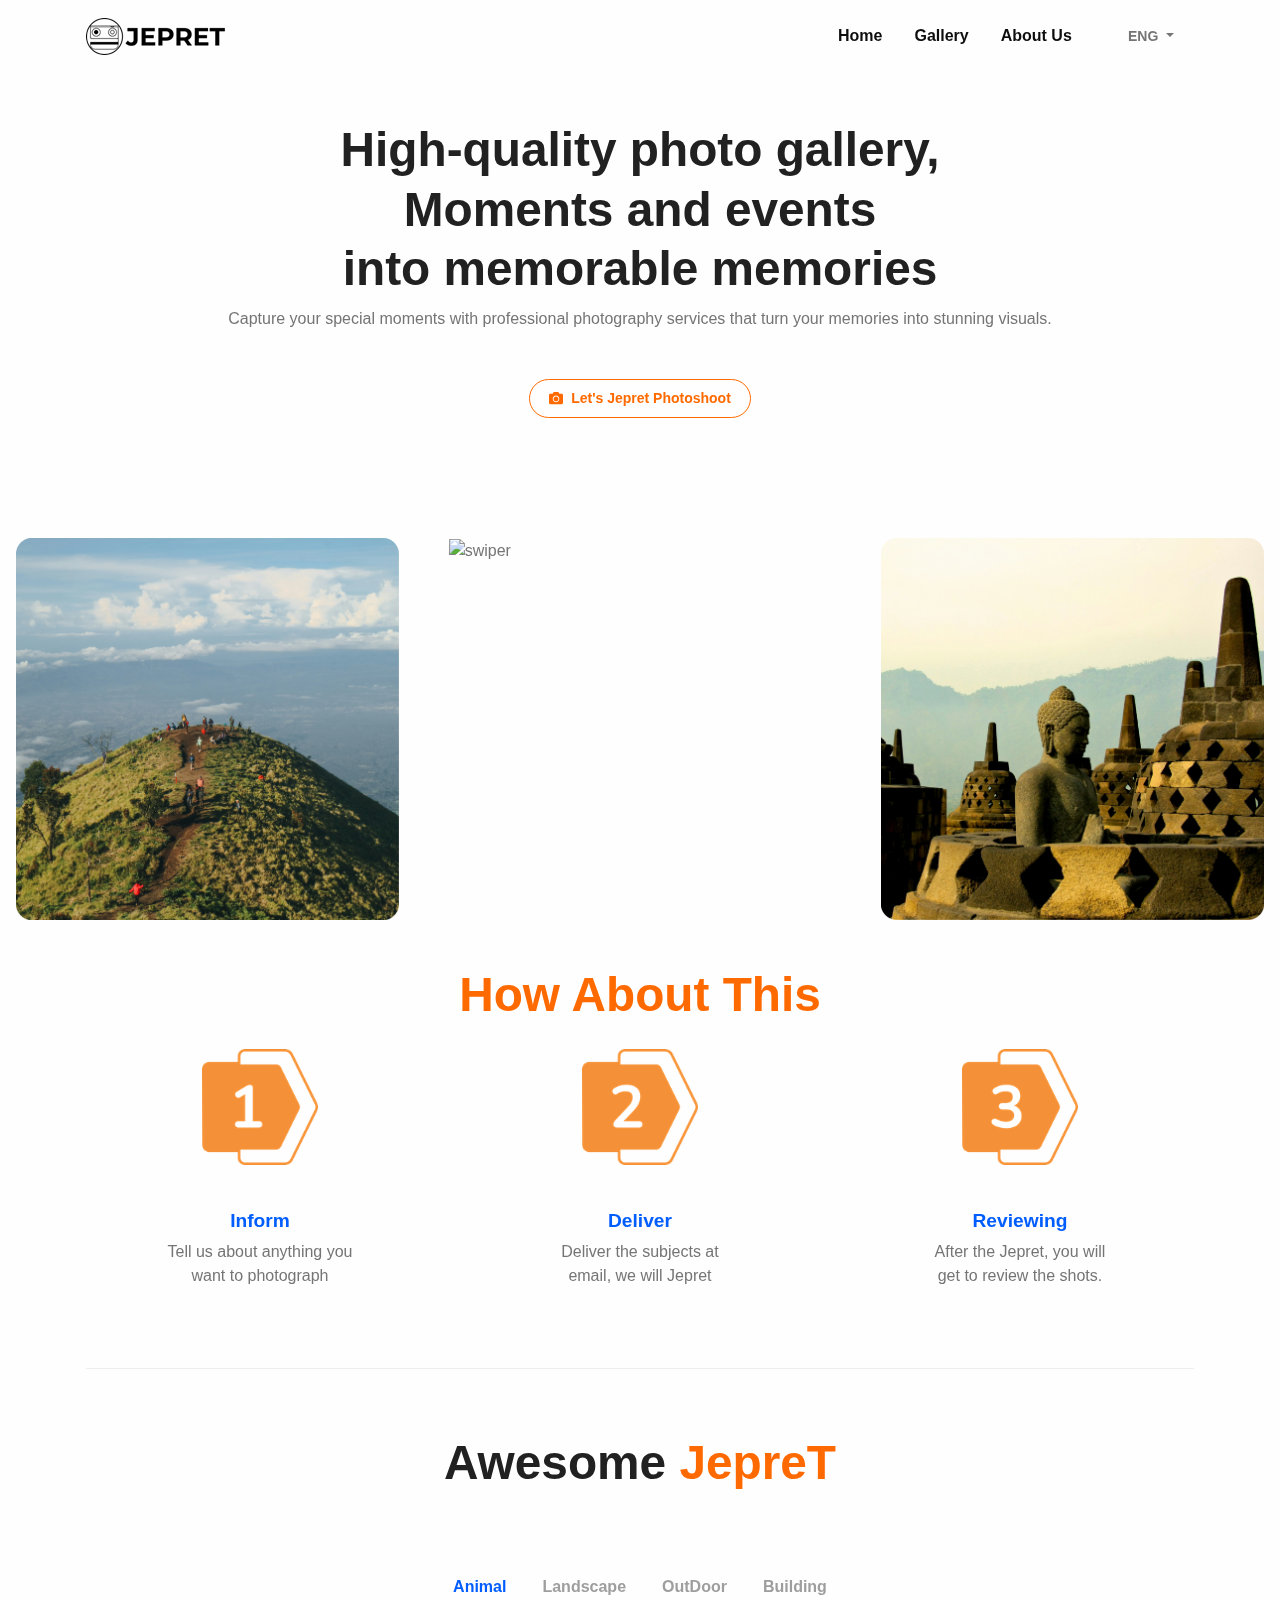
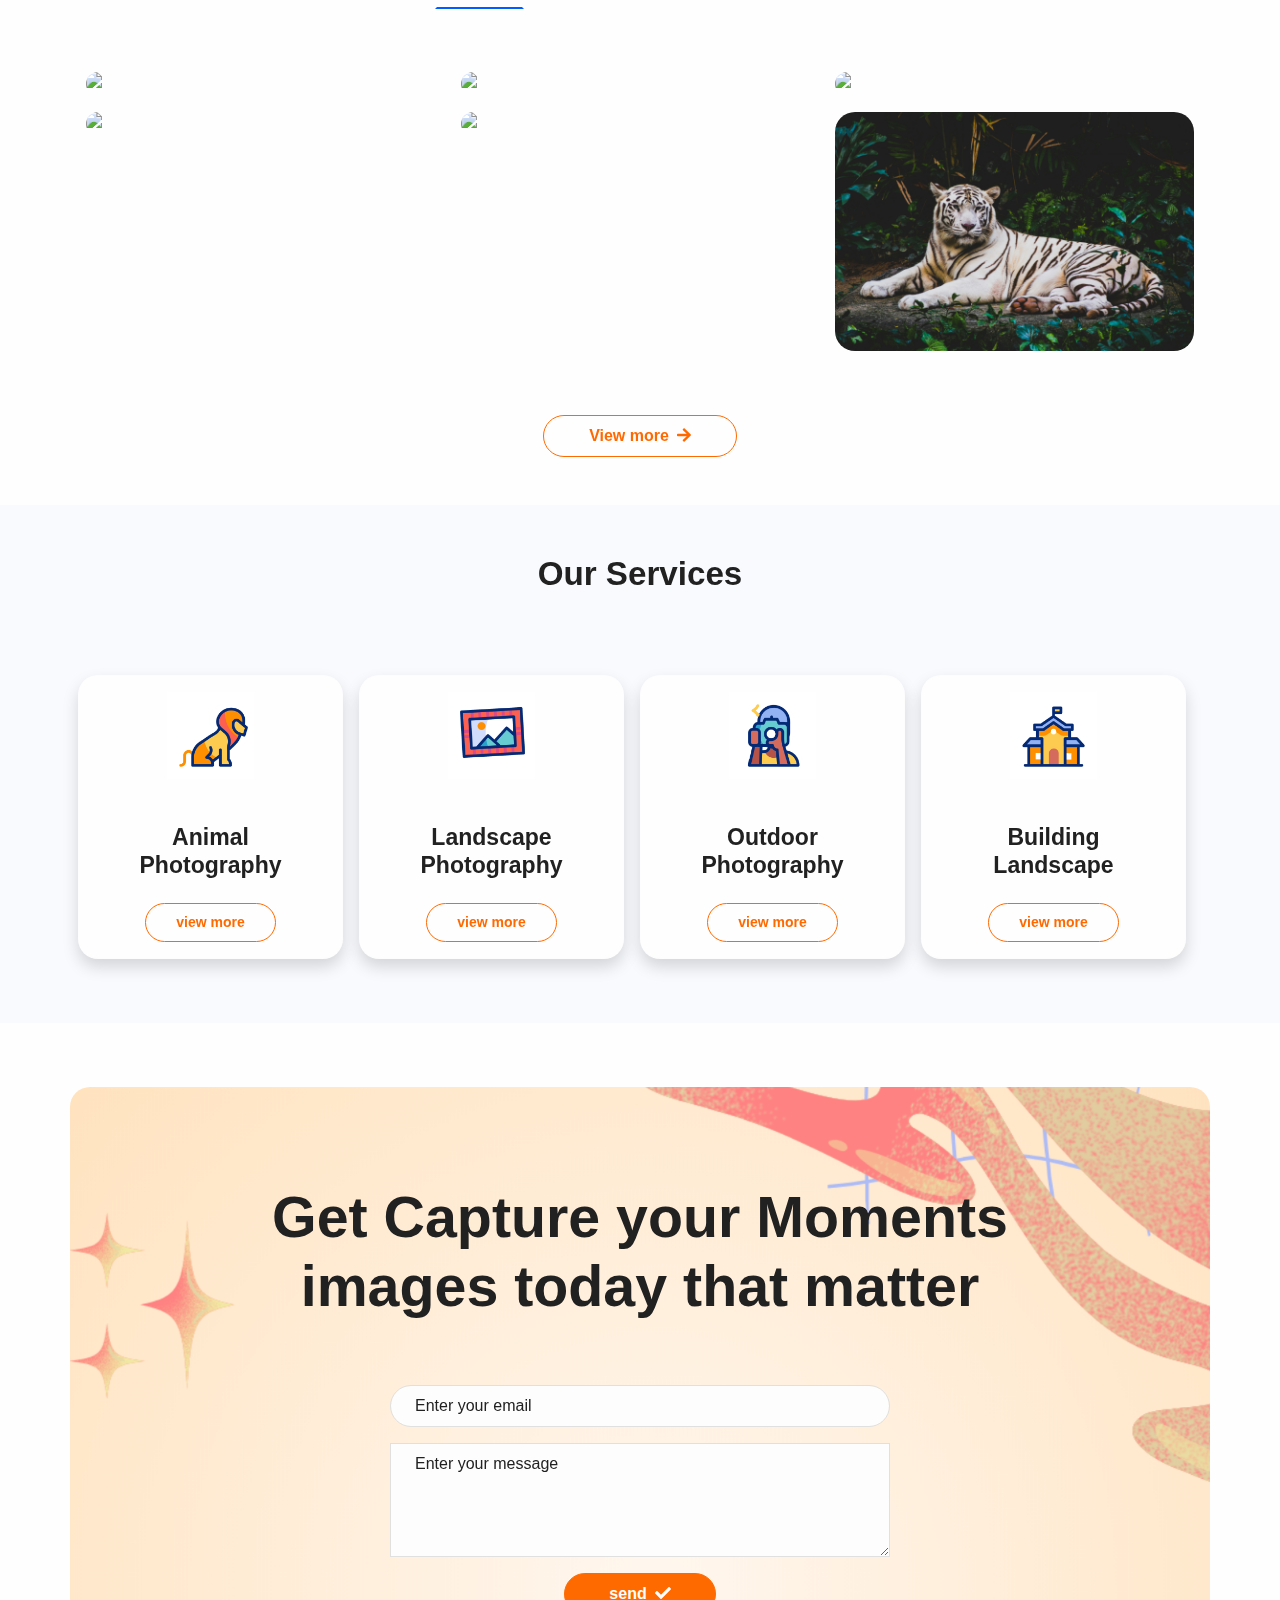
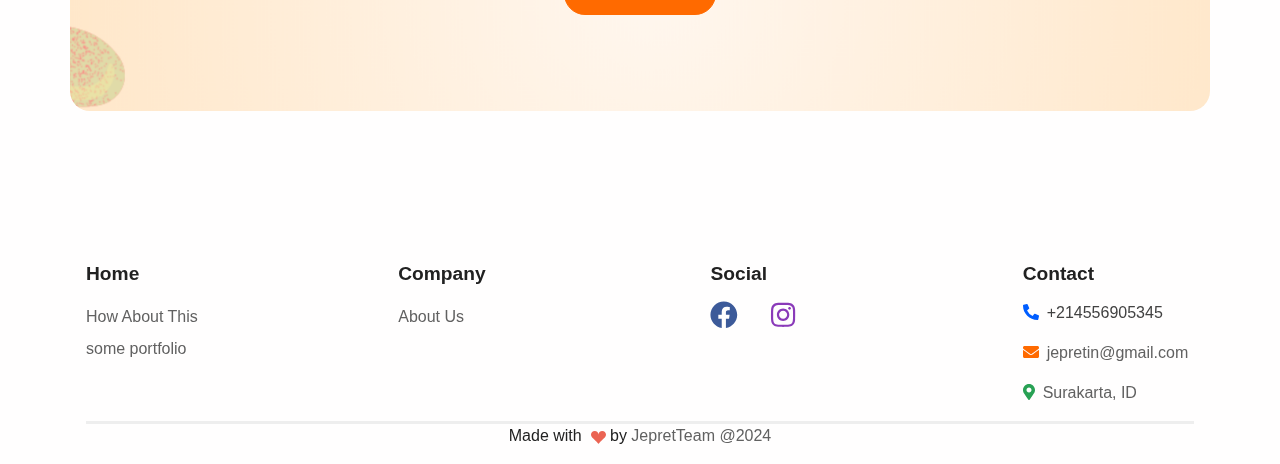
==== commit a98d752b: "Merge pull request #10 from sayyidazizii/feat/edit-id-index-page" ====
--- a/index.html
+++ b/index.html
@@ -17,7 +17,7 @@
       rel="icon"
       type="image/png"
       sizes="16x16"
-      href="assets/img/favicons/ico-192x192.png"
+      href="assets/img/favicons/logo-35x35.png"
     />
     <link
       rel="shortcut icon"
@@ -106,10 +106,8 @@
       >
         <div class="container">
           <a class="navbar-brand d-inline-flex" href="index.html">
-            <img class="card-img" src="assets/img/favicons/ico-35x35.png" alt="..." />
-            <span class="fs-2 fw-bold text-primary ms-2">
-              Jepre<span class="text-warning">T</span>
-            </span>
+            <img class="card-img" src="assets/img/favicons/logo.png" alt="..." />
+            
           </a>
           <button
             class="navbar-toggler collapsed"
@@ -150,12 +148,12 @@
               </button>
               <ul class="dropdown-menu" aria-labelledby="languageDropdown">
                 <li>
-                  <a class="dropdown-item" href="#">
+                  <a class="dropdown-item" href="id-index.html">
                     <span class="fi fi-id me-2"></span> ID
                   </a>
                 </li>
                 <li>
-                  <a class="dropdown-item" href="#">
+                  <a class="dropdown-item" href="index.html">
                     <span class="fi fi-us me-2"></span> ENG
                   </a>
                 </li>
@@ -426,7 +424,7 @@
                   <div class="col-12 d-flex justify-content-center mt-5">
                     <a
                       class="btn btn-lg btn-outline-warning rounded-pill"
-                      href="portofolio.html"
+                      href="animalporto.html"
                       >View more<i class="fas fa-arrow-right ms-2"></i
                     ></a>
                   </div>
@@ -496,7 +494,7 @@
                   <div class="col-12 d-flex justify-content-center mt-5">
                     <a
                       class="btn btn-lg btn-outline-warning rounded-pill"
-                      href="portofolio.html"
+                      href="landscapeporto.html"
                       >View more<i class="fas fa-arrow-right ms-2"></i
                     ></a>
                   </div>
@@ -566,7 +564,7 @@
                   <div class="col-12 d-flex justify-content-center mt-5">
                     <a
                       class="btn btn-lg btn-outline-warning rounded-pill"
-                      href="portofolio.html"
+                      href="outdoorporto.html"
                       >View more<i class="fas fa-arrow-right ms-2"></i
                     ></a>
                   </div>
@@ -636,147 +634,7 @@
                   <div class="col-12 d-flex justify-content-center mt-5">
                     <a
                       class="btn btn-lg btn-outline-warning rounded-pill"
-                      href="portfolio.html"
-                      >View more<i class="fas fa-arrow-right ms-2"></i
-                    ></a>
-                  </div>
-                </div>
-              </div>
-              <div
-                class="tab-pane fade"
-                id="nav-phone"
-                role="tabpanel"
-                aria-labelledby="nav-phone-tab"
-              >
-                <div class="row gx-3">
-                  <div class="col-sm-6 col-md-4 mb-3 h-100">
-                    <div class="card card-span h-100 text-white">
-                      <img
-                        class="rounded-3 h-100"
-                        src="assets/img/gallery/phone-1.png"
-                        alt="..."
-                      /><a class="stretched-link" href="#!"></a>
-                    </div>
-                  </div>
-                  <div class="col-sm-6 col-md-4 mb-3 h-100">
-                    <div class="card card-span h-100 text-white">
-                      <img
-                        class="rounded-3 h-100"
-                        src="assets/img/gallery/phone-2.png"
-                        alt="..."
-                      /><a class="stretched-link" href="#!"></a>
-                    </div>
-                  </div>
-                  <div class="col-sm-6 col-md-4 mb-3 h-100">
-                    <div class="card card-span h-100 text-white">
-                      <img
-                        class="rounded-3 h-100"
-                        src="assets/img/gallery/phone-3.png"
-                        alt="..."
-                      /><a class="stretched-link" href="#!"></a>
-                    </div>
-                  </div>
-                  <div class="col-sm-6 col-md-4 mb-3 h-100">
-                    <div class="card card-span h-100 text-white">
-                      <img
-                        class="rounded-3 h-100"
-                        src="assets/img/gallery/phone-4.png"
-                        alt="..."
-                      /><a class="stretched-link" href="#!"></a>
-                    </div>
-                  </div>
-                  <div class="col-sm-6 col-md-4 mb-3 h-100">
-                    <div class="card card-span h-100 text-white">
-                      <img
-                        class="rounded-3 h-100"
-                        src="assets/img/gallery/phone-5.png"
-                        alt="..."
-                      /><a class="stretched-link" href="#!"></a>
-                    </div>
-                  </div>
-                  <div class="col-sm-6 col-md-4 mb-3 h-100">
-                    <div class="card card-span h-100 text-white">
-                      <img
-                        class="rounded-3 h-100"
-                        src="assets/img/gallery/phone-6.png"
-                        alt="..."
-                      /><a class="stretched-link" href="#!"></a>
-                    </div>
-                  </div>
-                  <div class="col-12 d-flex justify-content-center mt-5">
-                    <a
-                      class="btn btn-lg btn-outline-warning rounded-pill"
-                      href="portfolio.html"
-                      >View more<i class="fas fa-arrow-right ms-2"></i
-                    ></a>
-                  </div>
-                </div>
-              </div>
-              <div
-                class="tab-pane fade"
-                id="nav-camera"
-                role="tabpanel"
-                aria-labelledby="nav-camera-tab"
-              >
-                <div class="row gx-3">
-                  <div class="col-sm-6 col-md-4 mb-3 h-100">
-                    <div class="card card-span h-100 text-white">
-                      <img
-                        class="rounded-3 h-100"
-                        src="assets/img/gallery/camera-1.png"
-                        alt="..."
-                      /><a class="stretched-link" href="#!"></a>
-                    </div>
-                  </div>
-                  <div class="col-sm-6 col-md-4 mb-3 h-100">
-                    <div class="card card-span h-100 text-white">
-                      <img
-                        class="rounded-3 h-100"
-                        src="assets/img/gallery/camera-2.png"
-                        alt="..."
-                      /><a class="stretched-link" href="#!"></a>
-                    </div>
-                  </div>
-                  <div class="col-sm-6 col-md-4 mb-3 h-100">
-                    <div class="card card-span h-100 text-white">
-                      <img
-                        class="rounded-3 h-100"
-                        src="assets/img/gallery/camera-3.png"
-                        alt="..."
-                      /><a class="stretched-link" href="#!"></a>
-                    </div>
-                  </div>
-                  <div class="col-sm-6 col-md-4 mb-3 h-100">
-                    <div class="card card-span h-100 text-white">
-                      <img
-                        class="rounded-3 h-100"
-                        src="assets/img/gallery/camera-4.png"
-                        alt="..."
-                      /><a class="stretched-link" href="#!"></a>
-                    </div>
-                  </div>
-                  <div class="col-sm-6 col-md-4 mb-3 h-100">
-                    <div class="card card-span h-100 text-white">
-                      <img
-                        class="rounded-3 h-100"
-                        src="assets/img/gallery/camera-5.png"
-                        alt="..."
-                      /><a class="stretched-link" href="#!"></a>
-                    </div>
-                  </div>
-                  <div class="col-sm-6 col-md-4 mb-3 h-100">
-                    <div class="card card-span h-100 text-white">
-                      <img
-                        class="rounded-3 h-100"
-                        src="assets/img/gallery/camera-6.png"
-                        alt="..."
-                      /><a class="stretched-link" href="#!"></a>
-                    </div>
-                  </div>
-                  <div class="col-12 d-flex justify-content-center mt-5">
-                    <a
-                      class="btn btn-lg btn-outline-warning rounded-pill"
-                      href="portfolio.html"
+                      href="buildingporto.html"
                       >View more<i class="fas fa-arrow-right ms-2"></i
                     ></a>
                   </div>
@@ -813,7 +671,7 @@
                     </h4>
                     <a
                       class="btn btn-sm w-50 btn-outline-warning rounded-pill mx-auto mt-3"
-                      href="portfolio.html"
+                      href="animalporto.html"
                       >view more</i
                     ></a>
                   </div>
@@ -836,7 +694,7 @@
                     </h4>
                     <a
                       class="btn btn-sm w-50 btn-outline-warning rounded-pill mx-auto mt-3"
-                      href="portfolio.html"
+                      href="landscapeporto.html"
                       >view more</i
                     ></a>
                   </div>
@@ -859,7 +717,7 @@
                     </h4>
                     <a
                       class="btn btn-sm w-50 btn-outline-warning rounded-pill mx-auto mt-3"
-                      href="portfolio.html"
+                      href="outdoorporto.html"
                       >view more</i
                     ></a>
                   </div>
@@ -882,7 +740,7 @@
                     </h4>
                     <a
                       class="btn btn-sm w-50 btn-outline-warning rounded-pill mx-auto mt-3"
-                      href="portfolio.html"
+                      href="buildingporto.html"
                       >view more</i
                     ></a>
                   </div>
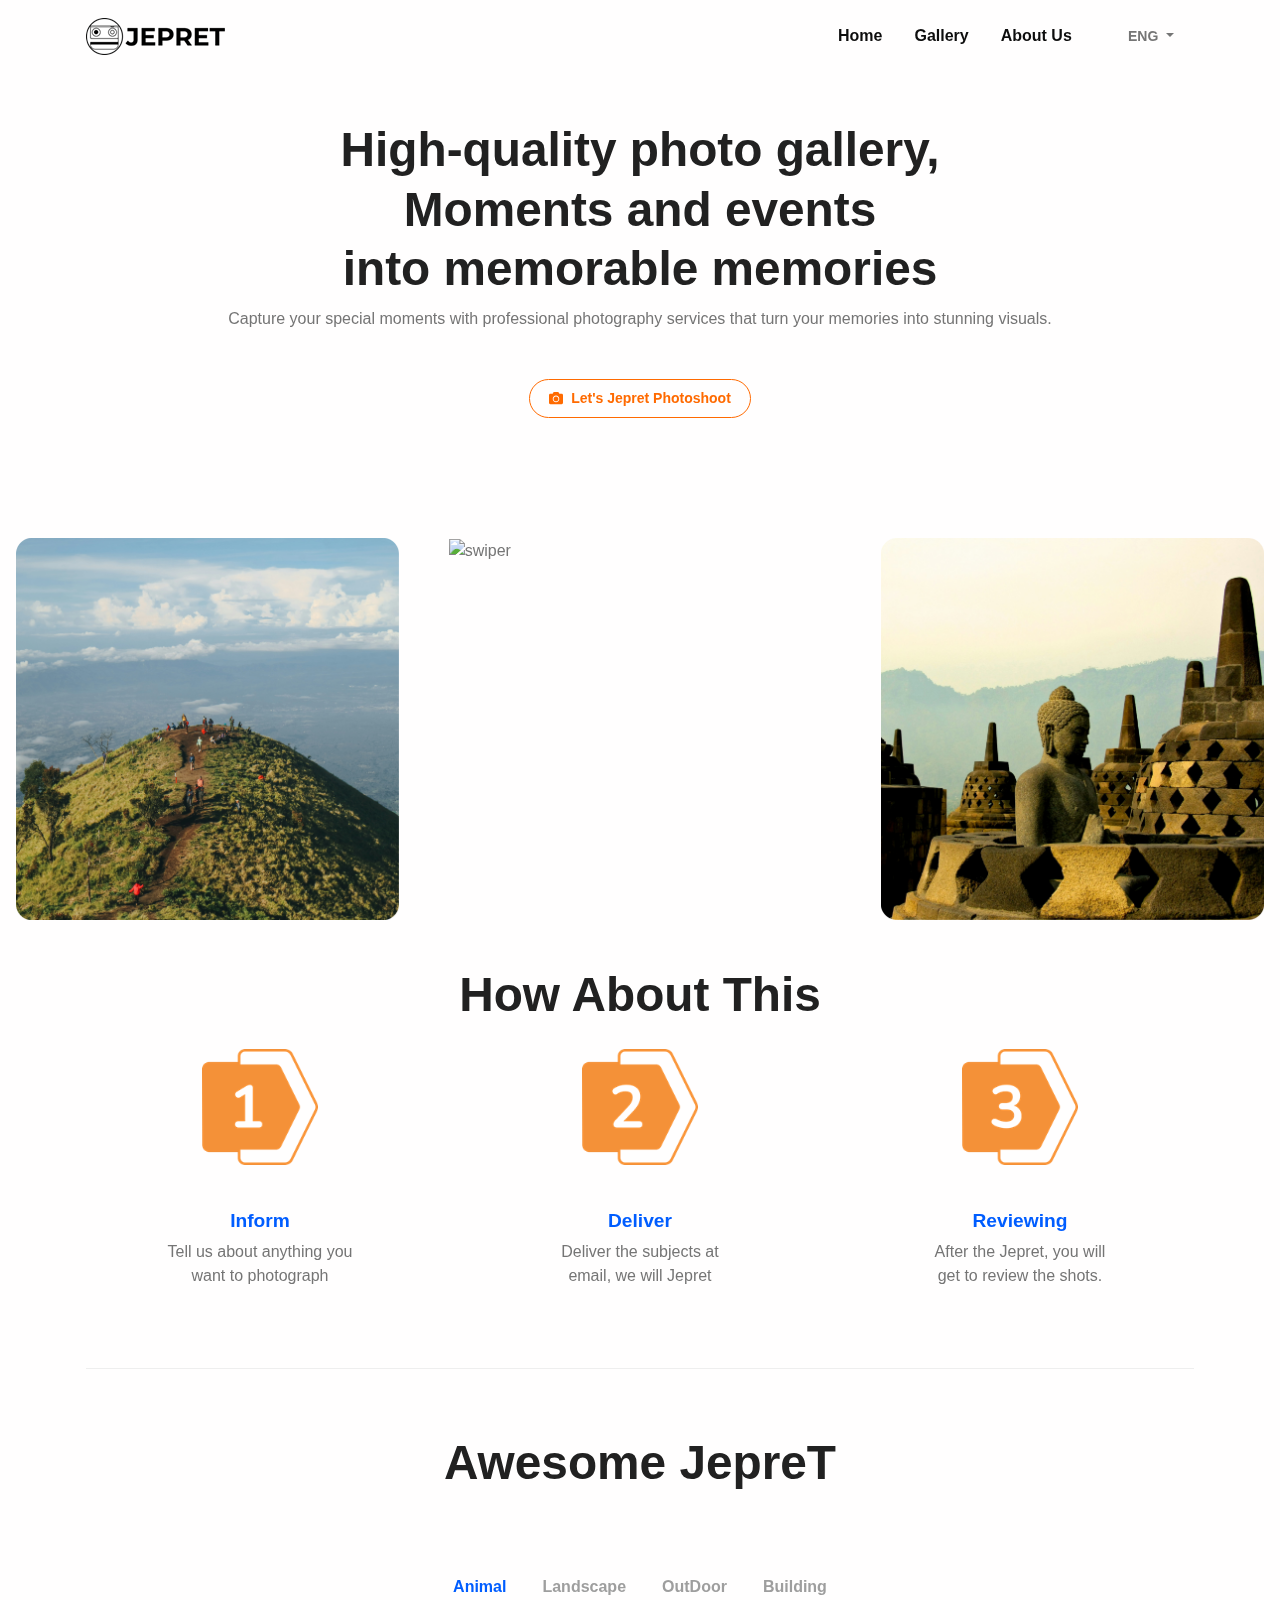
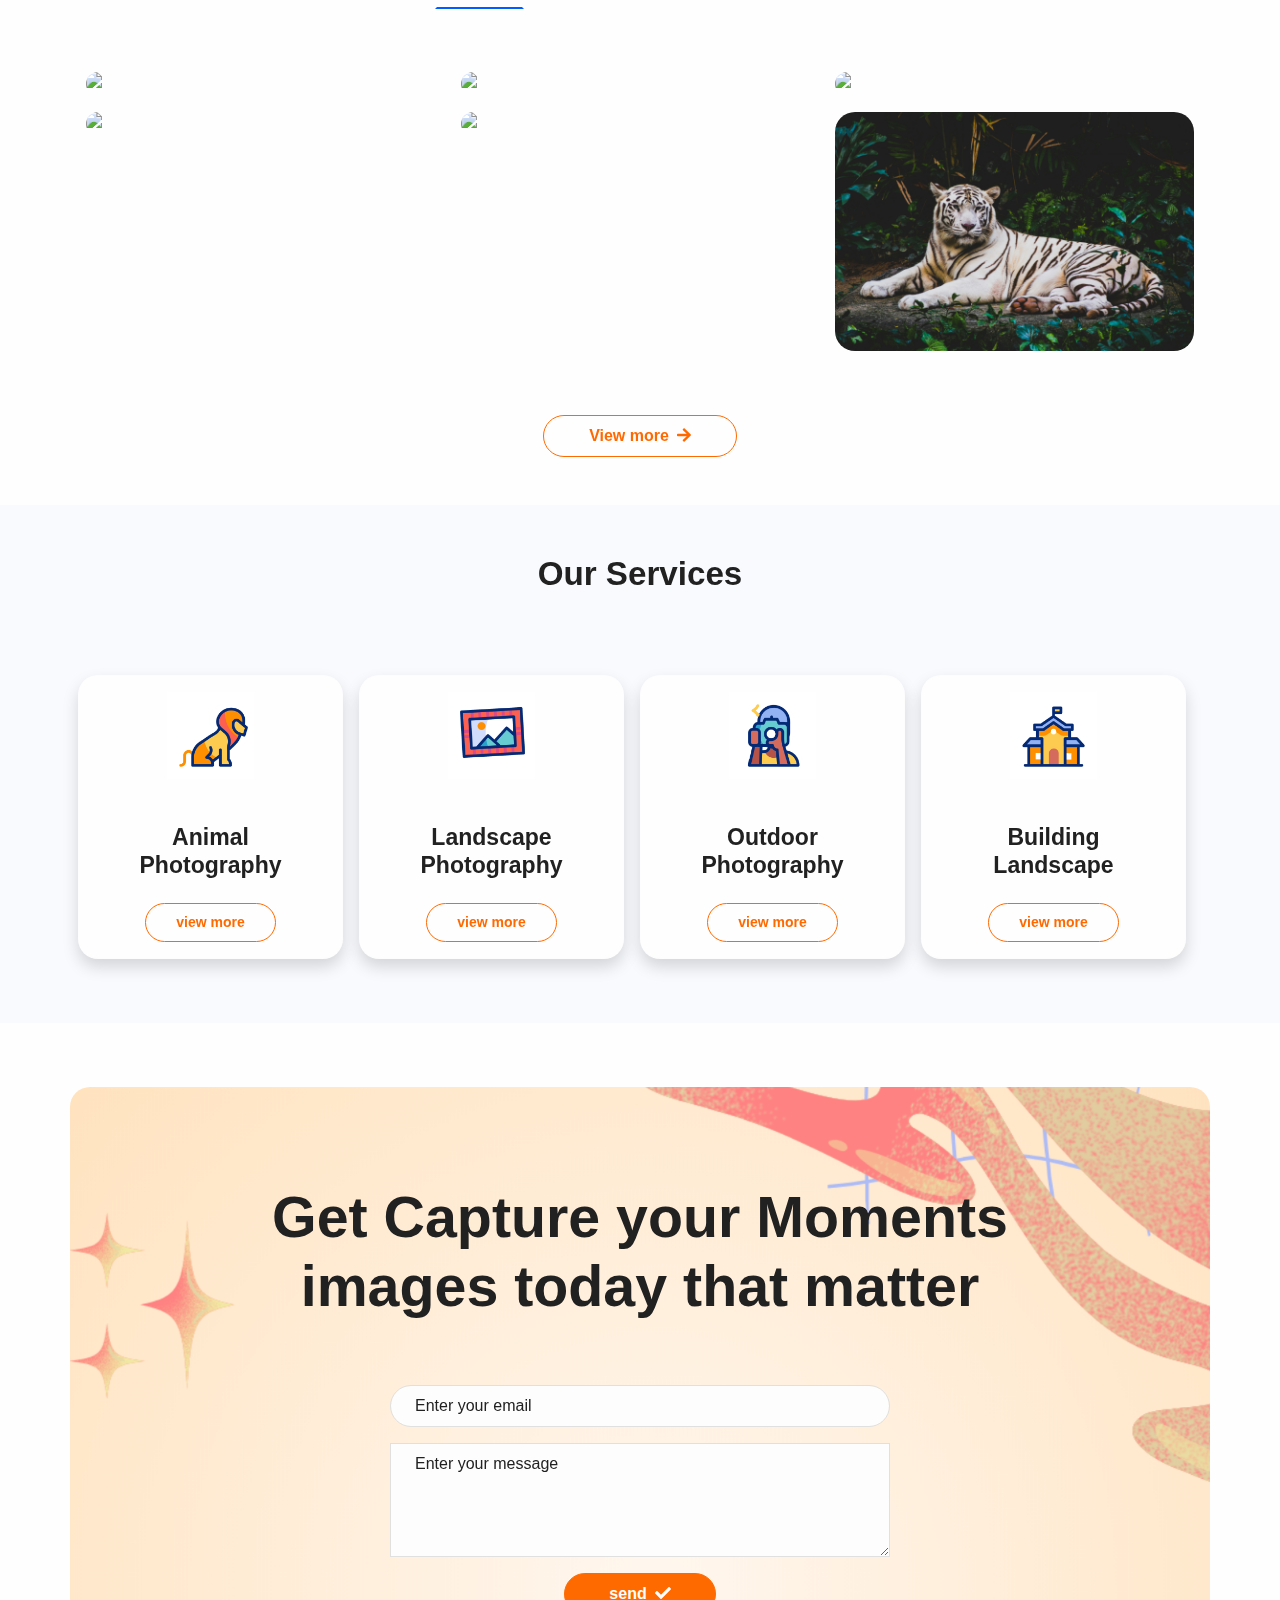
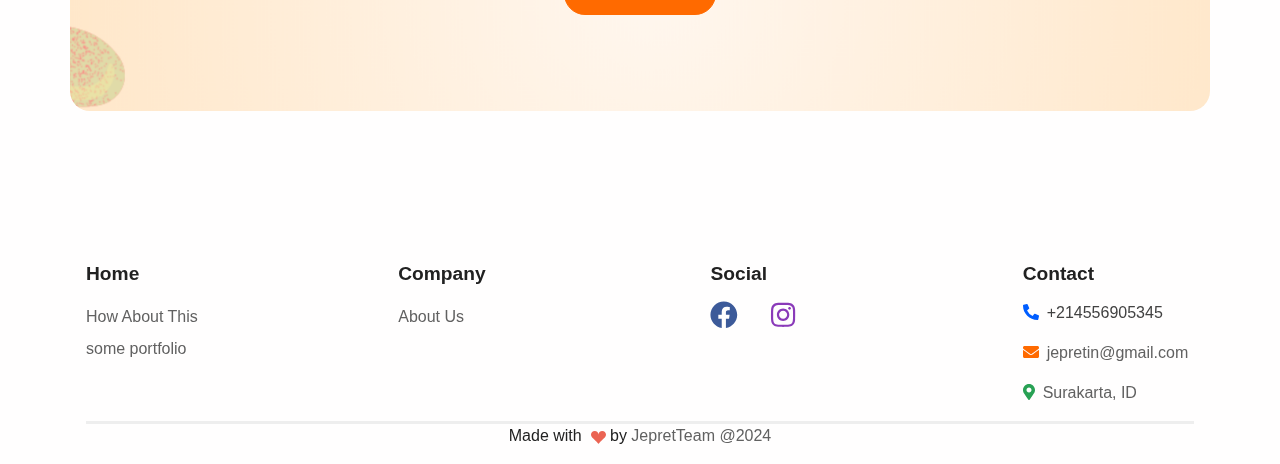
==== commit 9429a639: "enhance(Index): edit title color" ====
--- a/index.html
+++ b/index.html
@@ -236,7 +236,7 @@
           <div class="row">
             <div class="col-12">
               <h1 class="text-center lh-sm fs-lg-6 fs-xxl-7">
-               <span class="text-warning">How About This</span>
+               <span class="text-dark">How About This</span>
               </h1>
             </div>
           </div>
@@ -299,7 +299,7 @@
           <div class="row h-100">
             <div class="col-lg-7 mx-auto text-center mb-6">
               <h1 class="text-center lh-sm fs-lg-6 fs-xxl-7">
-                Awesome <span class="text-warning">JepreT</span>
+                Awesome <span class="text-dark">JepreT</span>
               </h1>
             </div>
             <div class="col-12">
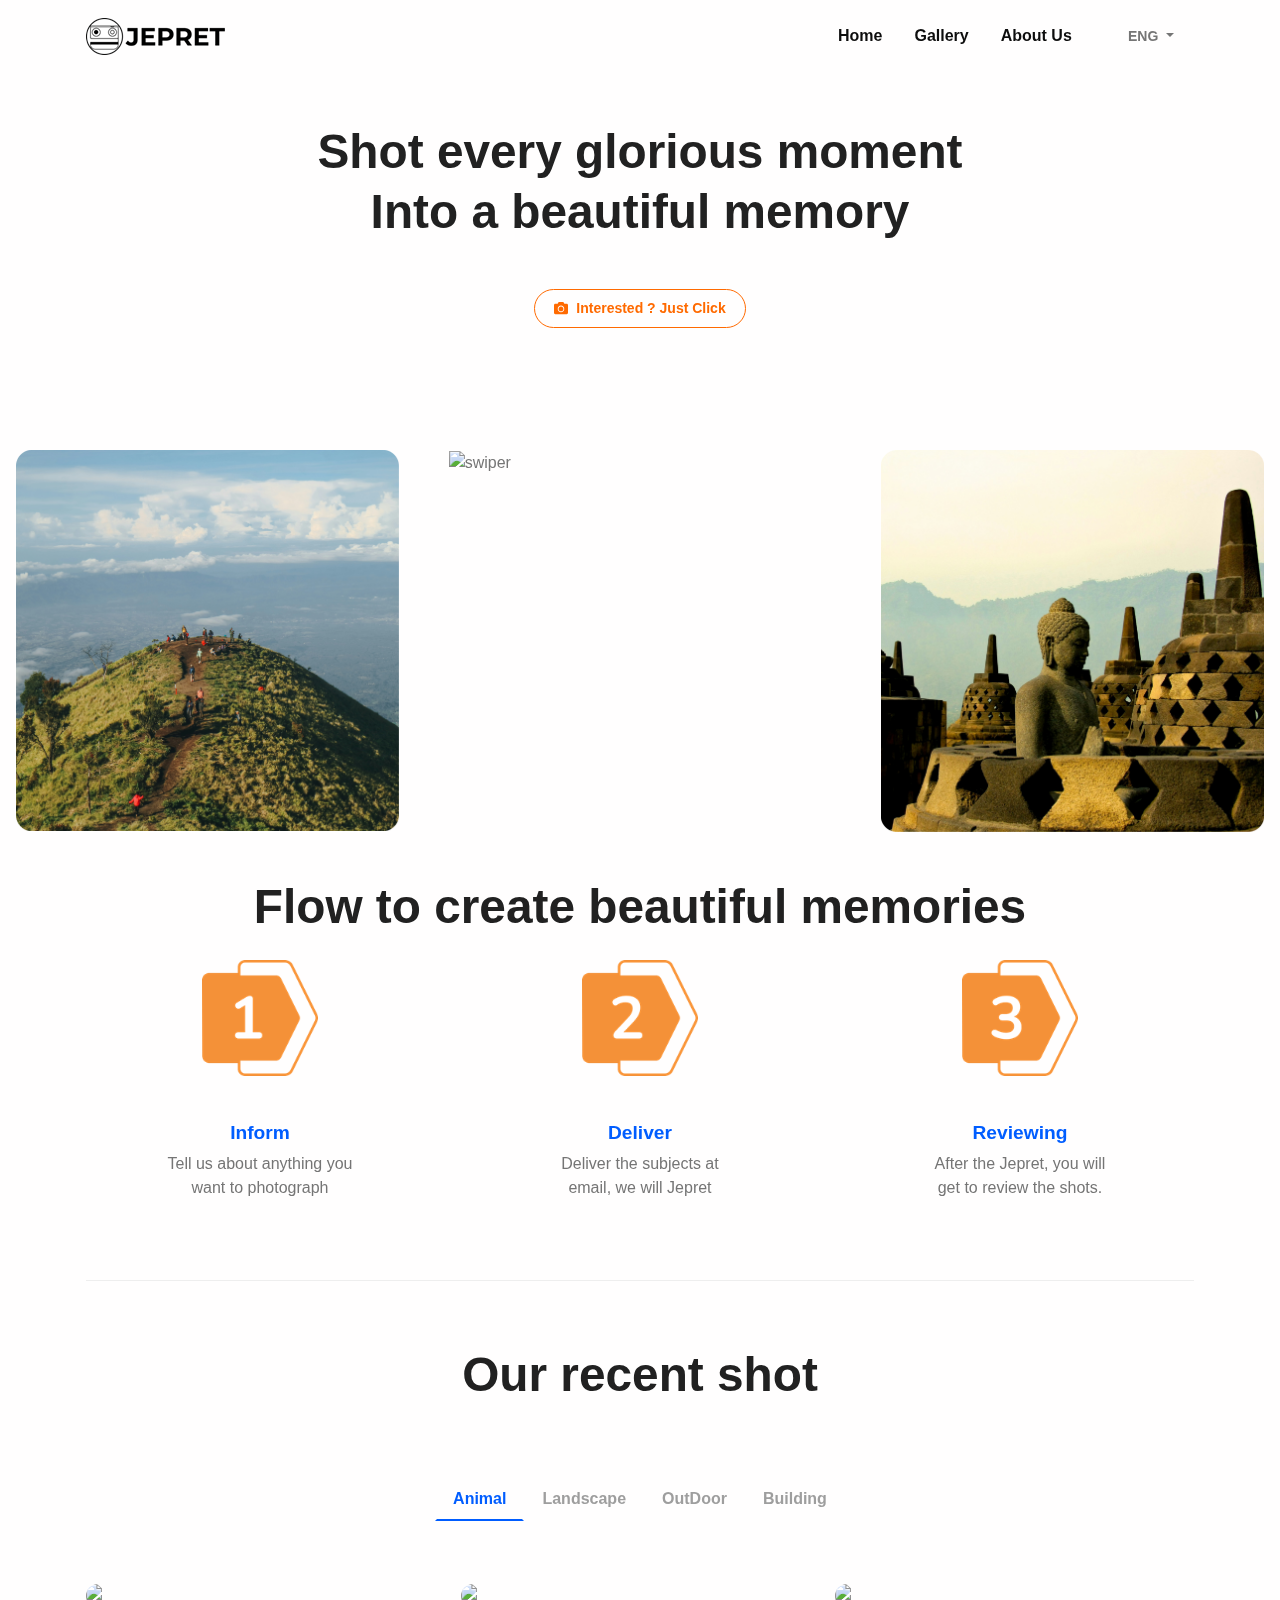
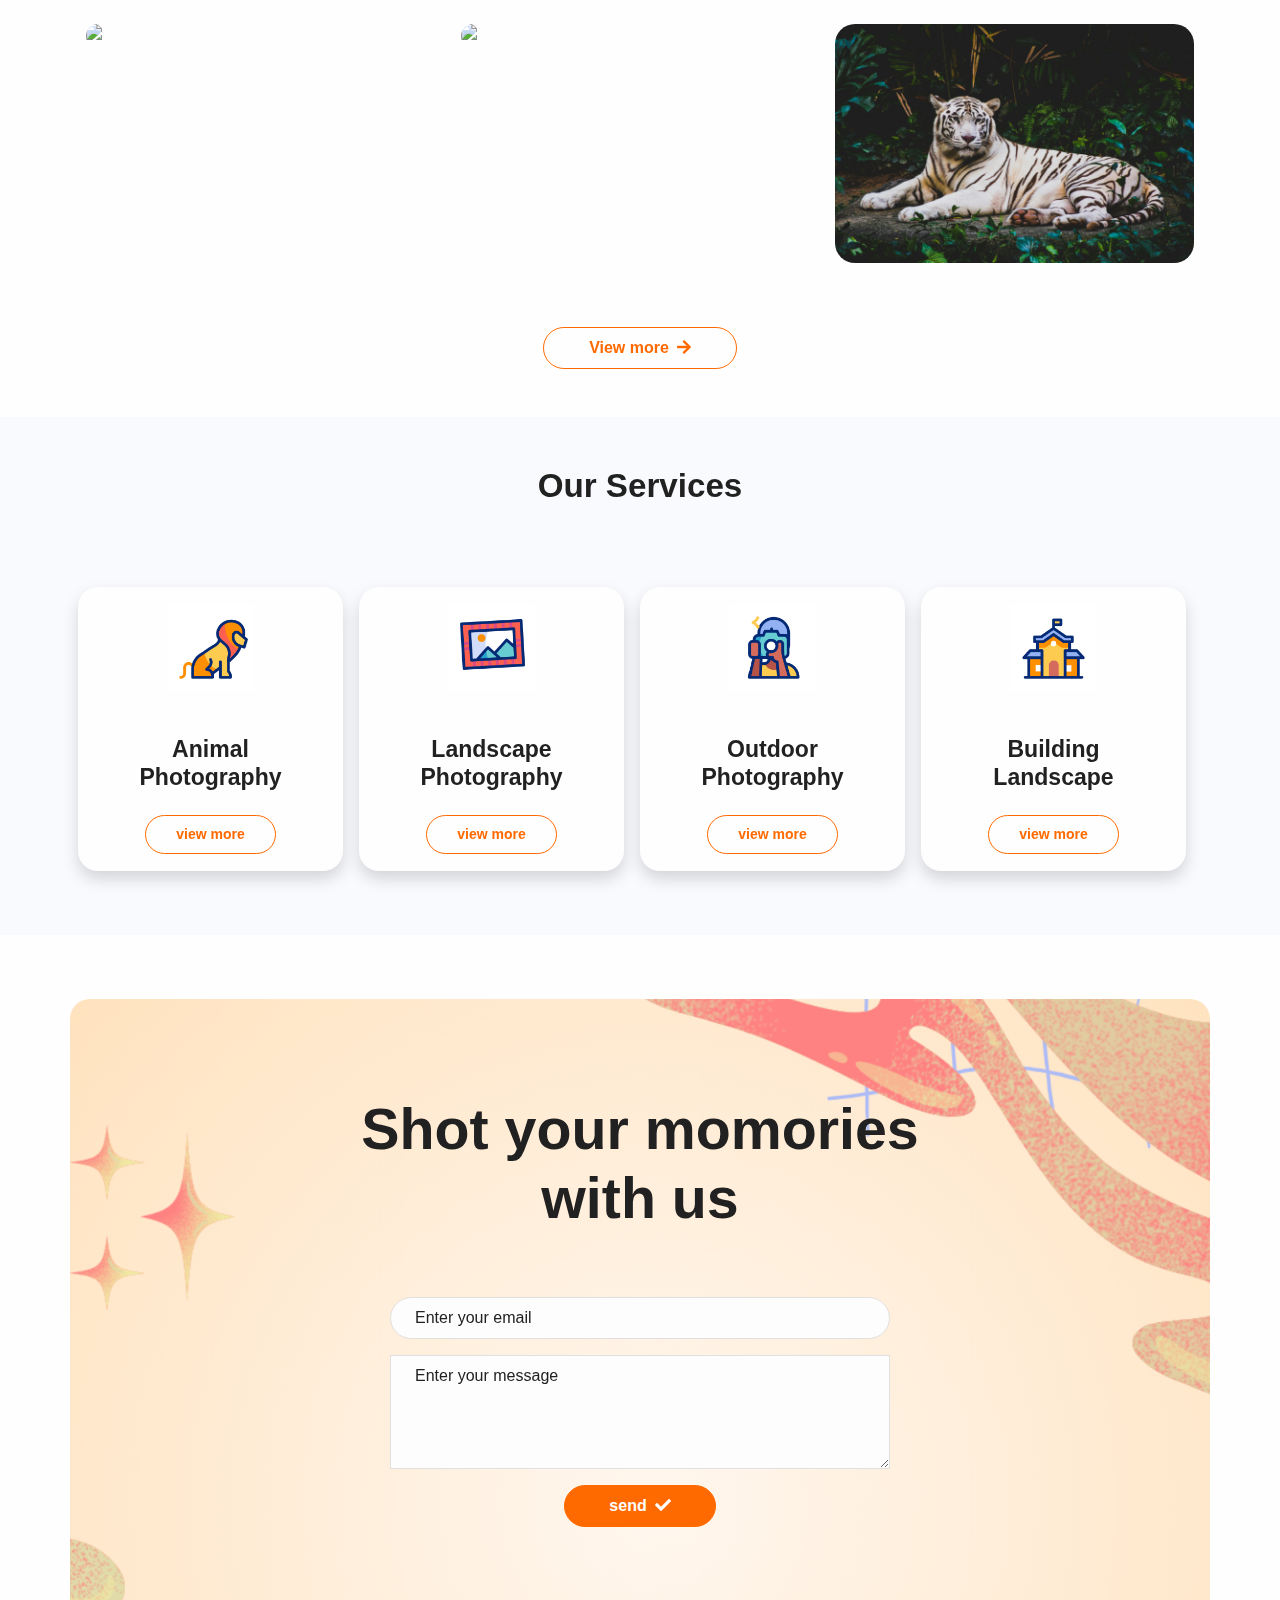
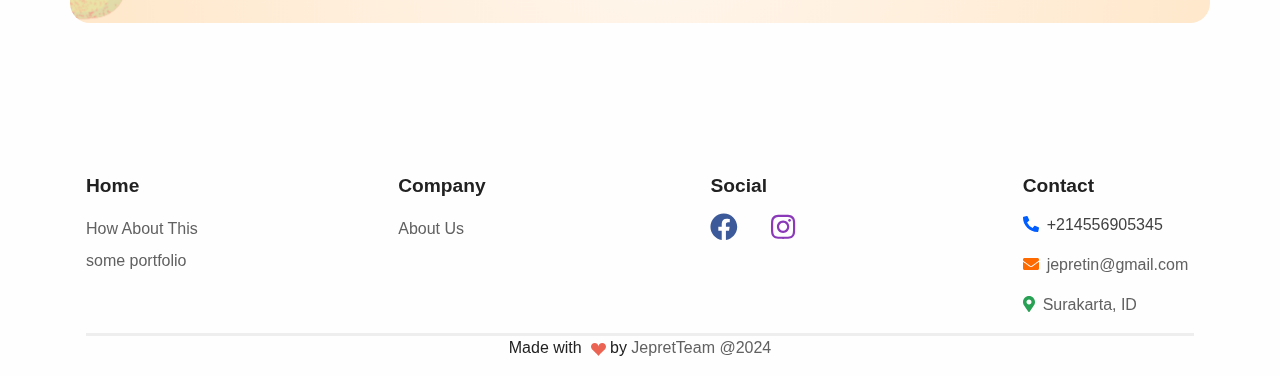
==== commit c3b14844: "feat(eight-pages): edit text eight pages" ====
--- a/index.html
+++ b/index.html
@@ -8,7 +8,7 @@
     <!-- ===============================================-->
     <!--    Document Title-->
     <!-- ===============================================-->
-    <title>Jepret - Gallery and Fotografy  </title>
+    <title>Jepret - (Shot) Every Memory  </title>
 
     <!-- ===============================================-->
     <!--    Favicons-->
@@ -171,14 +171,11 @@
             <!-- Left Column for Text -->
             <div class="text-center text-md-center py-8">
               <h1 class="lh-sm fs-lg-6 fs-xxl-7">
-                High-quality photo gallery, <br />Moments and events <br />into memorable memories
+                Shot every glorious moment <br> Into a beautiful memory
               </h1>
-              <p class="text-700">
-                Capture your special moments with professional photography services that turn your memories into stunning visuals.
-              </p>
               <div class="mt-5">
                 <a class="btn btn-sm border-warning text-warning rounded-pill" href="#getstarted">
-                  <i class="fas fa-camera me-2"></i>Let's Jepret Photoshoot
+                  <i class="fas fa-camera me-2"></i>Interested ? Just Click
                 </a>
               </div>
             </div>
@@ -236,7 +233,7 @@
           <div class="row">
             <div class="col-12">
               <h1 class="text-center lh-sm fs-lg-6 fs-xxl-7">
-               <span class="text-dark">How About This</span>
+               <span class="text-dark">Flow to create beautiful memories</span>
               </h1>
             </div>
           </div>
@@ -299,7 +296,7 @@
           <div class="row h-100">
             <div class="col-lg-7 mx-auto text-center mb-6">
               <h1 class="text-center lh-sm fs-lg-6 fs-xxl-7">
-                Awesome <span class="text-dark">JepreT</span>
+                Our recent <span class="text-dark">shot</span>
               </h1>
             </div>
             <div class="col-12">
@@ -441,52 +438,52 @@
                     <div class="card card-span h-100 text-white">
                       <img
                         class="rounded-3 h-100"
-                        src="assets/img/gallery/landscape/1.jpg"
-                        alt="..."
-                      /><a class="stretched-link" href="#!"></a>
-                    </div>
-                  </div>
-                  <div class="col-sm-6 col-md-4 mb-3 h-100">
-                    <div class="card card-span h-100 text-white">
-                      <img
-                        class="rounded-3 h-100"
-                        src="assets/img/gallery/landscape/10.jpg"
-                        alt="..."
-                      /><a class="stretched-link" href="#!"></a>
-                    </div>
-                  </div>
-                  <div class="col-sm-6 col-md-4 mb-3 h-100">
-                    <div class="card card-span h-100 text-white">
-                      <img
-                        class="rounded-3 h-100"
-                        src="assets/img/gallery/landscape/9.jpg"
-                        alt="..."
-                      /><a class="stretched-link" href="#!"></a>
-                    </div>
-                  </div>
-                  <div class="col-sm-6 col-md-4 mb-3 h-100">
-                    <div class="card card-span h-100 text-white">
-                      <img
-                        class="rounded-3 h-100"
-                        src="assets/img/gallery/landscape/4.jpg"
-                        alt="..."
-                      /><a class="stretched-link" href="#!"></a>
-                    </div>
-                  </div>
-                  <div class="col-sm-6 col-md-4 mb-3 h-100">
-                    <div class="card card-span h-100 text-white">
-                      <img
-                        class="rounded-3 h-100"
-                        src="assets/img/gallery/landscape/5.jpg"
-                        alt="..."
-                      /><a class="stretched-link" href="#!"></a>
-                    </div>
-                  </div>
-                  <div class="col-sm-6 col-md-4 mb-3 h-100">
-                    <div class="card card-span h-100 text-white">
-                      <img
-                        class="rounded-3 h-100"
-                        src="assets/img/gallery/landscape/6.jpg"
+                        src="assets/img/gallery/landscape/L1.jpg"
+                        alt="..."
+                      /><a class="stretched-link" href="#!"></a>
+                    </div>
+                  </div>
+                  <div class="col-sm-6 col-md-4 mb-3 h-100">
+                    <div class="card card-span h-100 text-white">
+                      <img
+                        class="rounded-3 h-100"
+                        src="assets/img/gallery/landscape/L2.jpg"
+                        alt="..."
+                      /><a class="stretched-link" href="#!"></a>
+                    </div>
+                  </div>
+                  <div class="col-sm-6 col-md-4 mb-3 h-100">
+                    <div class="card card-span h-100 text-white">
+                      <img
+                        class="rounded-3 h-100"
+                        src="assets/img/gallery/landscape/L3.jpg"
+                        alt="..."
+                      /><a class="stretched-link" href="#!"></a>
+                    </div>
+                  </div>
+                  <div class="col-sm-6 col-md-4 mb-3 h-100">
+                    <div class="card card-span h-100 text-white">
+                      <img
+                        class="rounded-3 h-100"
+                        src="assets/img/gallery/landscape/L4.jpg"
+                        alt="..."
+                      /><a class="stretched-link" href="#!"></a>
+                    </div>
+                  </div>
+                  <div class="col-sm-6 col-md-4 mb-3 h-100">
+                    <div class="card card-span h-100 text-white">
+                      <img
+                        class="rounded-3 h-100"
+                        src="assets/img/gallery/landscape/L5.jpg"
+                        alt="..."
+                      /><a class="stretched-link" href="#!"></a>
+                    </div>
+                  </div>
+                  <div class="col-sm-6 col-md-4 mb-3 h-100">
+                    <div class="card card-span h-100 text-white">
+                      <img
+                        class="rounded-3 h-100"
+                        src="assets/img/gallery/landscape/L6.jpg"
                         alt="..."
                       /><a class="stretched-link" href="#!"></a>
                     </div>
@@ -511,52 +508,52 @@
                     <div class="card card-span h-100 text-white">
                       <img
                         class="rounded-3 h-100"
-                        src="assets/img/gallery/outdoor/1.jpg"
-                        alt="..."
-                      /><a class="stretched-link" href="#!"></a>
-                    </div>
-                  </div>
-                  <div class="col-sm-6 col-md-4 mb-3 h-100">
-                    <div class="card card-span h-100 text-white">
-                      <img
-                        class="rounded-3 h-100"
-                        src="assets/img/gallery/outdoor/9.jpg"
-                        alt="..."
-                      /><a class="stretched-link" href="#!"></a>
-                    </div>
-                  </div>
-                  <div class="col-sm-6 col-md-4 mb-3 h-100">
-                    <div class="card card-span h-100 text-white">
-                      <img
-                        class="rounded-3 h-100"
-                        src="assets/img/gallery/outdoor/3.jpg"
-                        alt="..."
-                      /><a class="stretched-link" href="#!"></a>
-                    </div>
-                  </div>
-                  <div class="col-sm-6 col-md-4 mb-3 h-100">
-                    <div class="card card-span h-100 text-white">
-                      <img
-                        class="rounded-3 h-100"
-                        src="assets/img/gallery/outdoor/8.jpg"
-                        alt="..."
-                      /><a class="stretched-link" href="#!"></a>
-                    </div>
-                  </div>
-                  <div class="col-sm-6 col-md-4 mb-3 h-100">
-                    <div class="card card-span h-100 text-white">
-                      <img
-                        class="rounded-3 h-100"
-                        src="assets/img/gallery/outdoor/4.jpg"
-                        alt="..."
-                      /><a class="stretched-link" href="#!"></a>
-                    </div>
-                  </div>
-                  <div class="col-sm-6 col-md-4 mb-3 h-100">
-                    <div class="card card-span h-100 text-white">
-                      <img
-                        class="rounded-3 h-100"
-                        src="assets/img/gallery/outdoor/6.jpg"
+                        src="assets/img/gallery/outdoor/L1.jpg"
+                        alt="..."
+                      /><a class="stretched-link" href="#!"></a>
+                    </div>
+                  </div>
+                  <div class="col-sm-6 col-md-4 mb-3 h-100">
+                    <div class="card card-span h-100 text-white">
+                      <img
+                        class="rounded-3 h-100"
+                        src="assets/img/gallery/outdoor/L2.jpg"
+                        alt="..."
+                      /><a class="stretched-link" href="#!"></a>
+                    </div>
+                  </div>
+                  <div class="col-sm-6 col-md-4 mb-3 h-100">
+                    <div class="card card-span h-100 text-white">
+                      <img
+                        class="rounded-3 h-100"
+                        src="assets/img/gallery/outdoor/L3.jpg"
+                        alt="..."
+                      /><a class="stretched-link" href="#!"></a>
+                    </div>
+                  </div>
+                  <div class="col-sm-6 col-md-4 mb-3 h-100">
+                    <div class="card card-span h-100 text-white">
+                      <img
+                        class="rounded-3 h-100"
+                        src="assets/img/gallery/outdoor/L4.jpg"
+                        alt="..."
+                      /><a class="stretched-link" href="#!"></a>
+                    </div>
+                  </div>
+                  <div class="col-sm-6 col-md-4 mb-3 h-100">
+                    <div class="card card-span h-100 text-white">
+                      <img
+                        class="rounded-3 h-100"
+                        src="assets/img/gallery/outdoor/L5.jpg"
+                        alt="..."
+                      /><a class="stretched-link" href="#!"></a>
+                    </div>
+                  </div>
+                  <div class="col-sm-6 col-md-4 mb-3 h-100">
+                    <div class="card card-span h-100 text-white">
+                      <img
+                        class="rounded-3 h-100"
+                        src="assets/img/gallery/outdoor/L7.jpg"
                         alt="..."
                       /><a class="stretched-link" href="#!"></a>
                     </div>
@@ -771,7 +768,7 @@
           <div class="row flex-center py-5">
             <div class="col-xxl-9 py-5 text-center">
               <h1 class="fw-bold mb-6 fs-lg-7">
-                Get Capture your Moments<br />images today that matter
+                Shot your momories<br />with us
               </h1>
               <!-- Email Form -->
               <form id="emailForm" class="d-flex flex-column align-items-center">
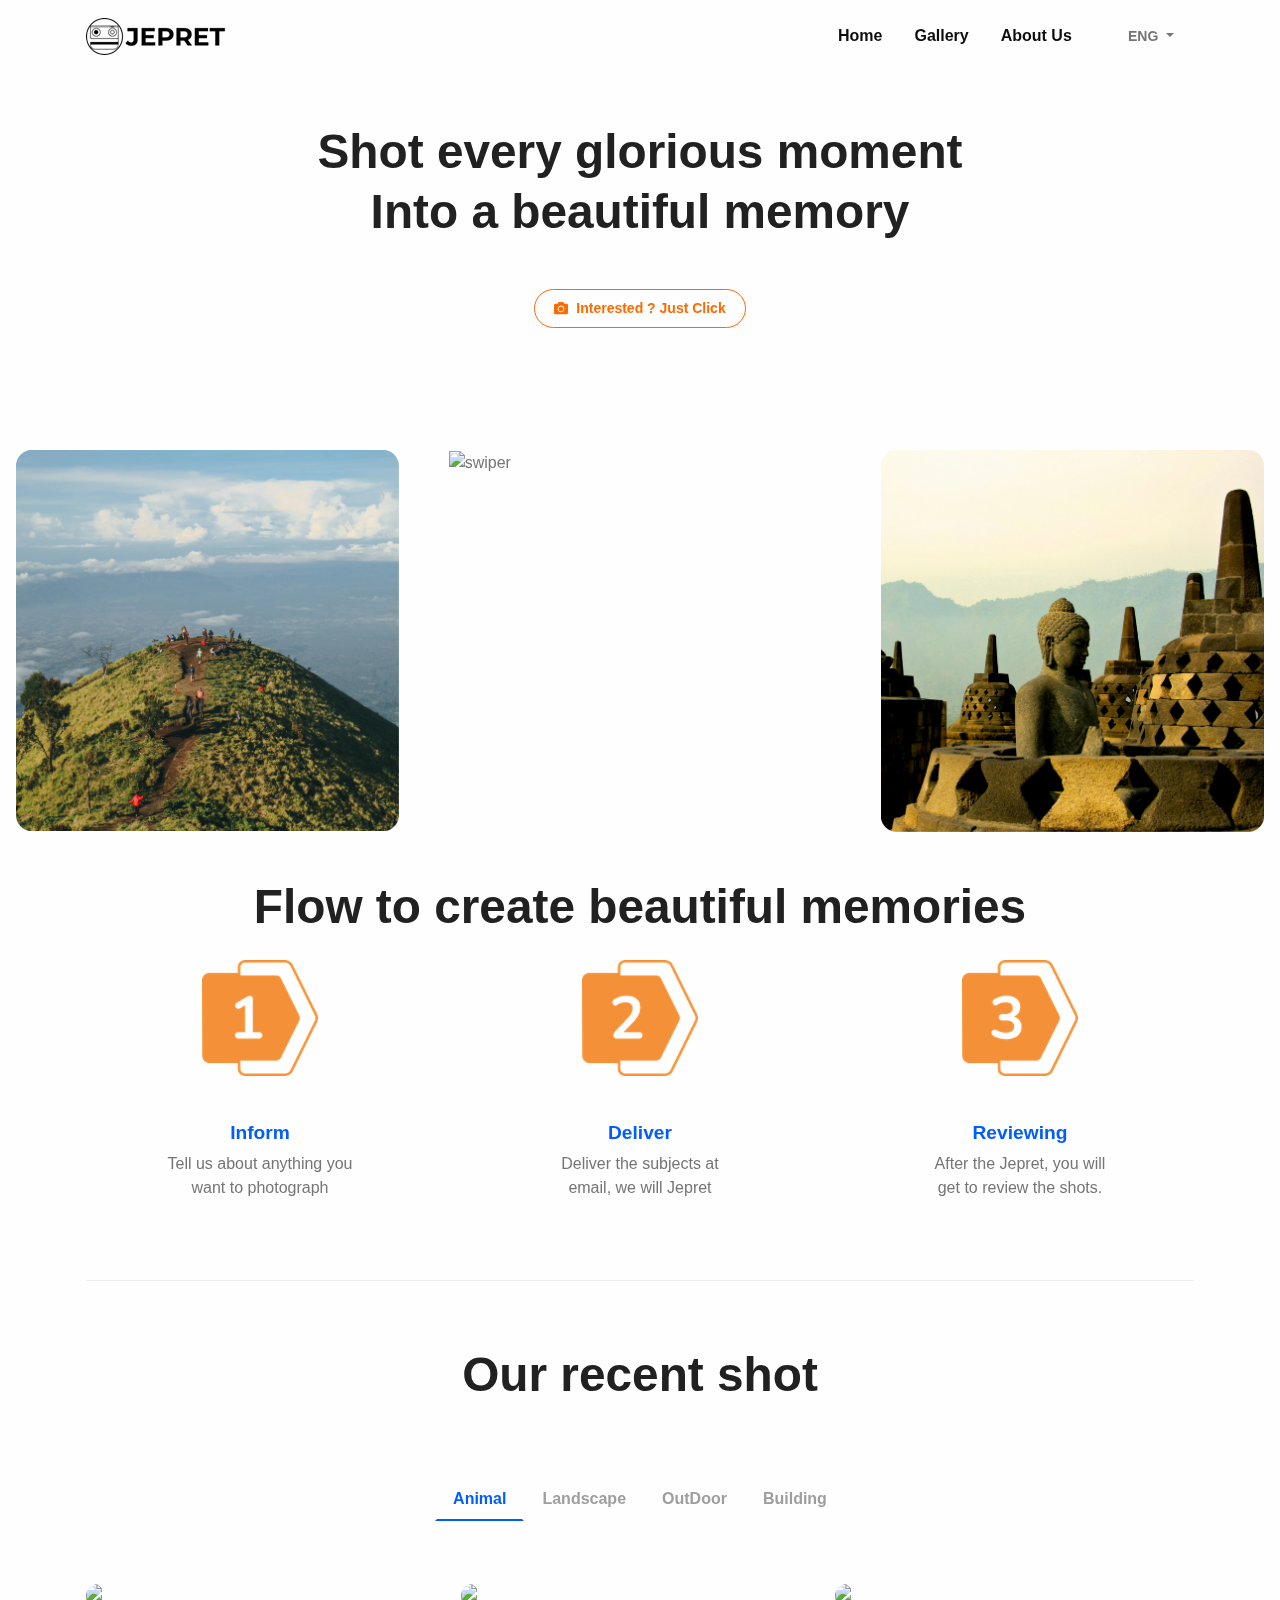
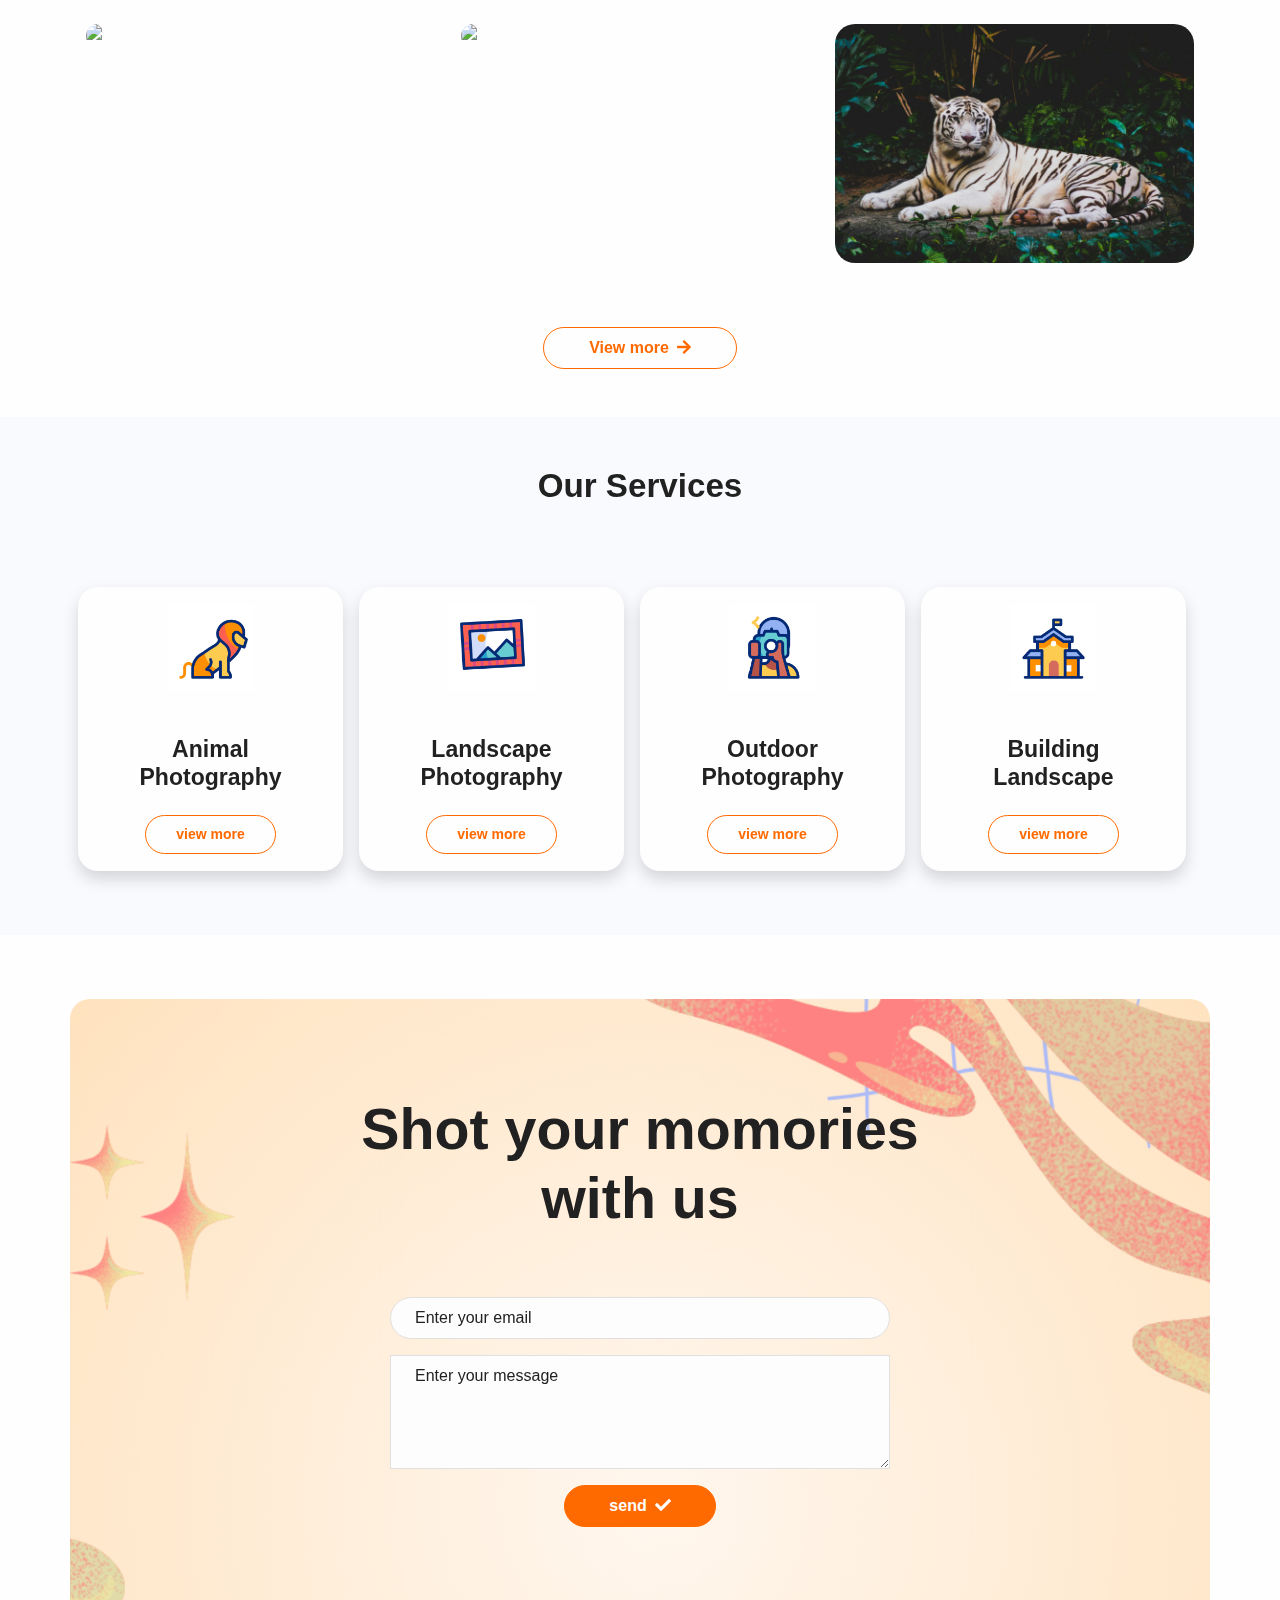
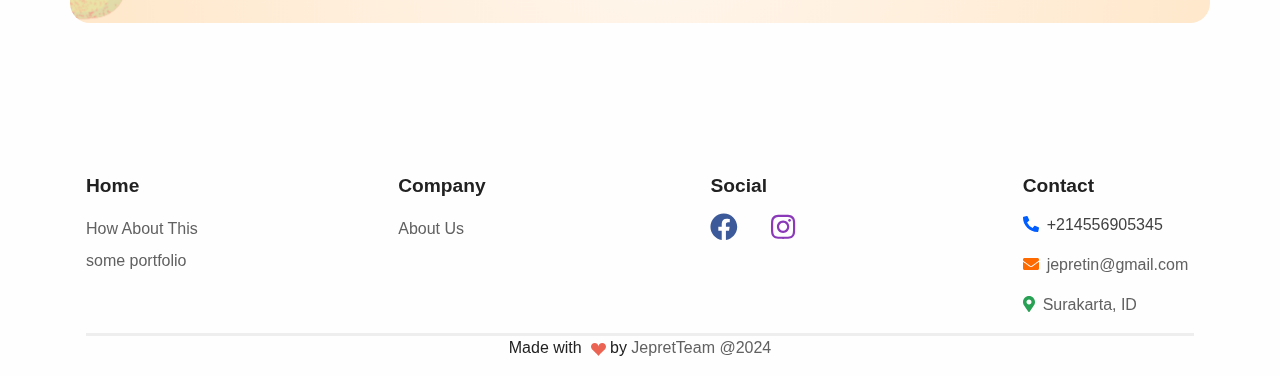
==== commit 98a47b37: "enhance(index): fix" ====
--- a/index.html
+++ b/index.html
@@ -938,6 +938,7 @@
     }
     </script>
     
+    
     <link
       href="https://fonts.googleapis.com/css2?family=PT+Serif:wght@400;700&amp;display=swap"
       rel="stylesheet"
